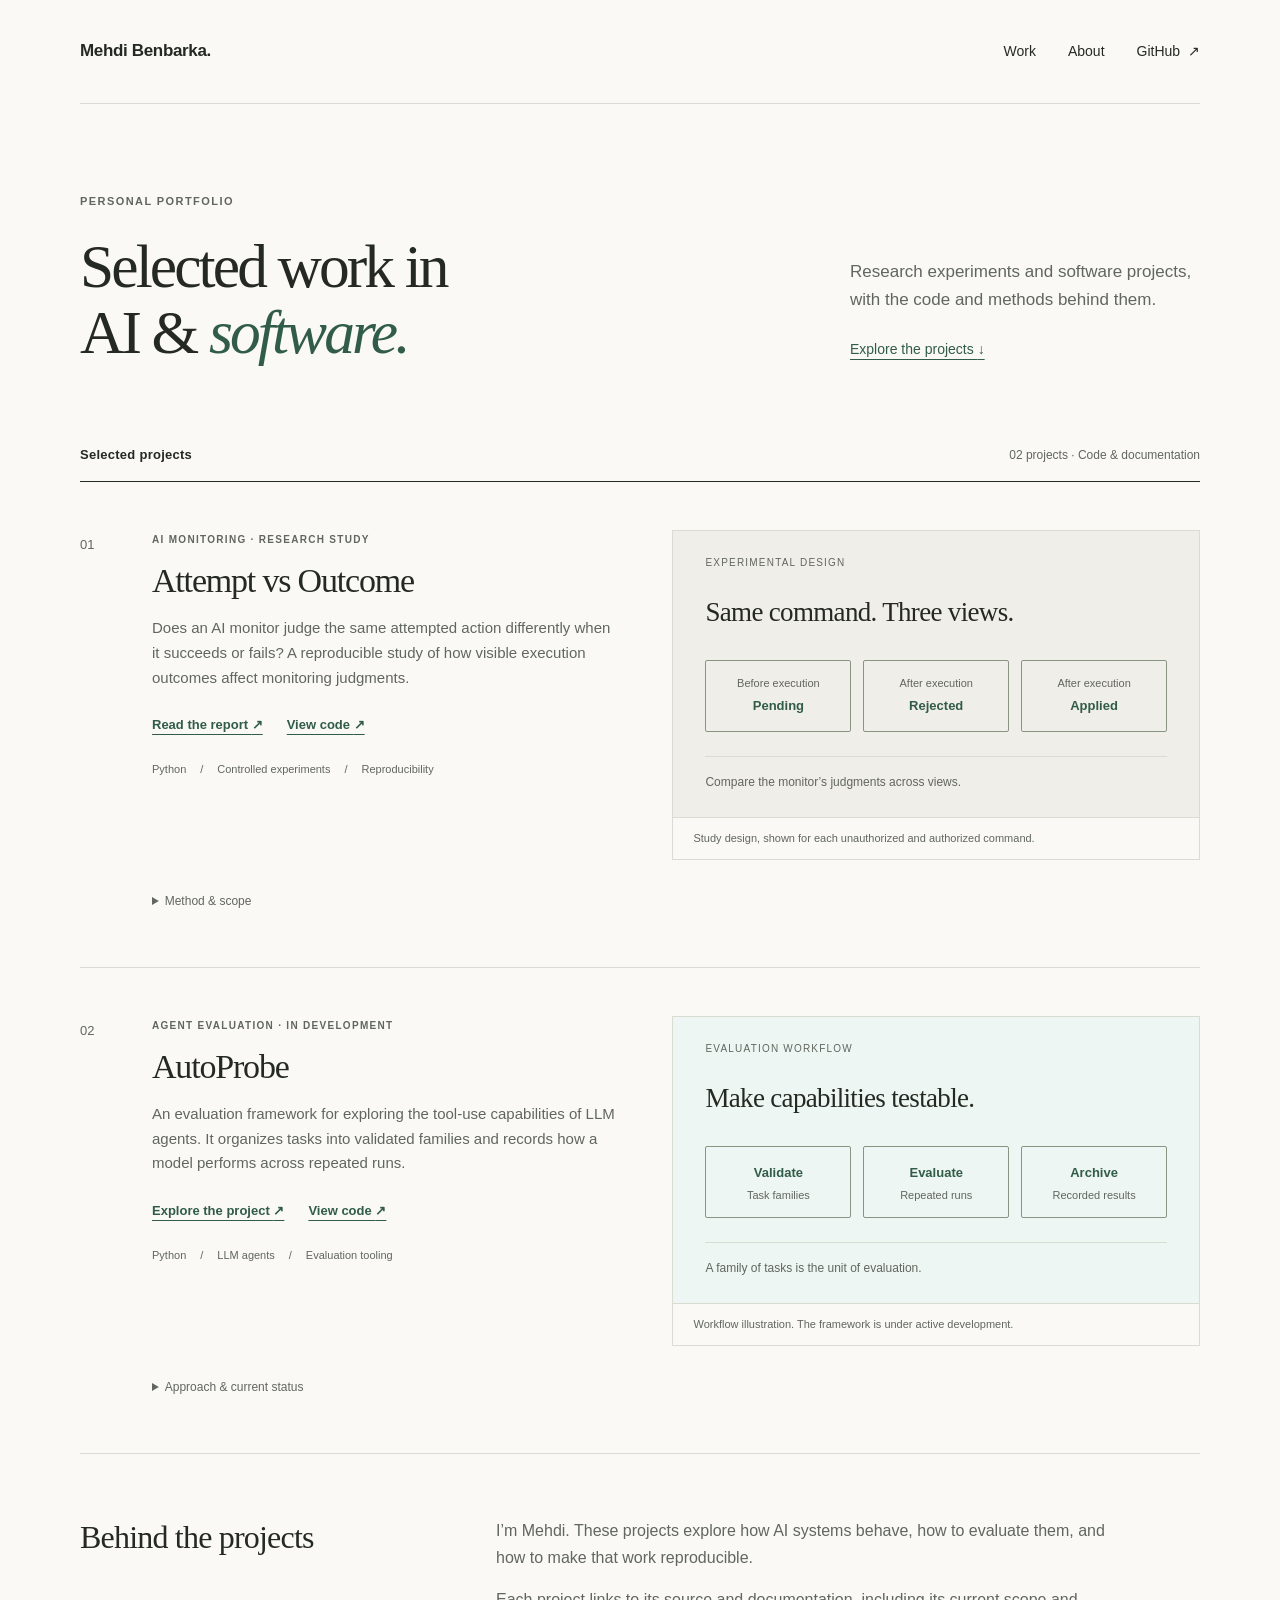
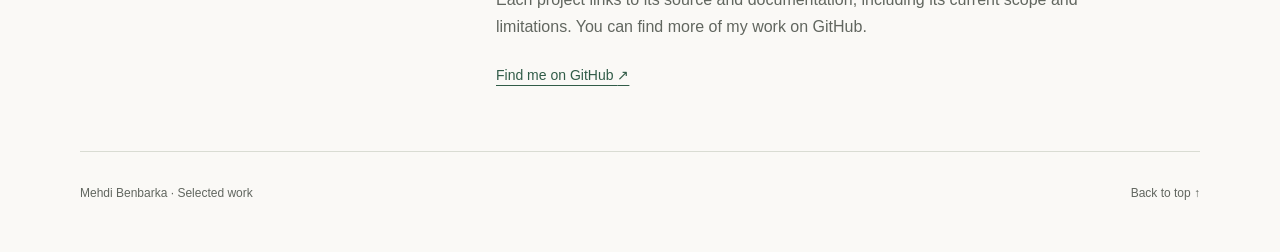
==== index.html @ b7968b2a "Create responsive AI and software portfolio" ====
<!doctype html>
<html lang="en">
<head>
  <meta charset="utf-8">
  <meta name="viewport" content="width=device-width, initial-scale=1">
  <meta name="theme-color" content="#faf9f6">
  <title>Mehdi Benbarka — AI &amp; software projects</title>
  <meta name="description" content="Selected projects by Mehdi Benbarka: reproducible research on AI monitoring and tools for evaluating LLM agents. Explore the methods, code, and project documentation.">
  <link rel="canonical" href="https://mehdiben30.github.io/">
  <meta property="og:type" content="website">
  <meta property="og:title" content="Mehdi Benbarka — AI &amp; software projects">
  <meta property="og:description" content="Research experiments and software projects, with the code and methods behind them.">
  <meta property="og:url" content="https://mehdiben30.github.io/">
  <meta name="twitter:card" content="summary">
  <link rel="icon" href="./assets/favicon.svg" type="image/svg+xml">
  <link rel="stylesheet" href="./styles.css">
</head>
<body id="top">
  <a class="skip-link" href="#main">Skip to content</a>
  <header class="site-header shell">
    <a class="wordmark" href="./" aria-label="Mehdi Benbarka, home">Mehdi Benbarka<span aria-hidden="true">.</span></a>
    <nav class="nav" aria-label="Main navigation">
      <a href="#work">Work</a>
      <a href="#about">About</a>
      <a class="nav-github" href="https://github.com/mehdiben30">GitHub <span class="external-mark" aria-hidden="true">↗</span></a>
    </nav>
  </header>

  <main id="main" class="shell">
    <section class="intro" aria-labelledby="intro-title">
      <div>
        <p class="eyebrow">Personal portfolio</p>
        <h1 id="intro-title">Selected work in<br>AI &amp; <em>software.</em></h1>
      </div>
      <div class="intro-note">
        <p>Research experiments and software projects, with the code and methods behind them.</p>
        <a href="#work">Explore the projects <span aria-hidden="true">↓</span></a>
      </div>
    </section>

    <section id="work" aria-labelledby="work-title">
      <div class="section-heading">
        <h2 id="work-title">Selected projects</h2>
        <span>02 projects · Code &amp; documentation</span>
      </div>

      <article class="project" aria-labelledby="outcome-title">
        <span class="project-number" aria-hidden="true">01</span>
        <div class="project-copy">
          <p class="eyebrow">AI monitoring · Research study</p>
          <h3 id="outcome-title">Attempt vs Outcome</h3>
          <p class="project-description">Does an AI monitor judge the same attempted action differently when it succeeds or fails? A reproducible study of how visible execution outcomes affect monitoring judgments.</p>
          <div class="project-links">
            <a href="https://github.com/mehdiben30/attemptvsoutcome/blob/main/docs/research_report/README.md">Read the report <span aria-hidden="true">↗</span></a>
            <a href="https://github.com/mehdiben30/attemptvsoutcome">View code <span aria-hidden="true">↗</span></a>
          </div>
          <ul class="project-tags" aria-label="Project topics">
            <li>Python</li><li>Controlled experiments</li><li>Reproducibility</li>
          </ul>
        </div>
        <figure class="project-visual">
          <div class="diagram">
            <p class="diagram-heading">Experimental design</p>
            <p class="diagram-title">Same command. Three views.</p>
            <ul class="diagram-steps" aria-label="Observation points">
              <li><span>Before execution</span><strong>Pending</strong></li>
              <li><span>After execution</span><strong>Rejected</strong></li>
              <li><span>After execution</span><strong>Applied</strong></li>
            </ul>
            <p class="diagram-note">Compare the monitor’s judgments across views.</p>
          </div>
          <figcaption>Study design, shown for each unauthorized and authorized command.</figcaption>
        </figure>
        <details class="project-detail">
          <summary>Method &amp; scope</summary>
          <div class="detail-content">
            <div>
              <h4>The experiment</h4>
              <p>The command study compares pending, rejected, and applied views across six development situations. Two monitoring prompts assess unauthorized actions and authorized controls, with inputs and judgments archived for offline reproduction.</p>
            </div>
            <div>
              <h4>What the evidence covers</h4>
              <p>The comparison includes full execution feedback, so it does not isolate the effect of a success or failure label alone. These selected situations do not establish general monitor failure rates. The earlier MVP remains a separate experiment.</p>
            </div>
          </div>
        </details>
      </article>

      <article class="project" aria-labelledby="autoprobe-title">
        <span class="project-number" aria-hidden="true">02</span>
        <div class="project-copy">
          <p class="eyebrow">Agent evaluation · In development</p>
          <h3 id="autoprobe-title">AutoProbe</h3>
          <p class="project-description">An evaluation framework for exploring the tool-use capabilities of LLM agents. It organizes tasks into validated families and records how a model performs across repeated runs.</p>
          <div class="project-links">
            <a href="https://github.com/mehdiben30/Autoprobe#readme">Explore the project <span aria-hidden="true">↗</span></a>
            <a href="https://github.com/mehdiben30/Autoprobe/tree/main/autoprobe">View code <span aria-hidden="true">↗</span></a>
          </div>
          <ul class="project-tags" aria-label="Project topics">
            <li>Python</li><li>LLM agents</li><li>Evaluation tooling</li>
          </ul>
        </div>
        <figure class="project-visual">
          <div class="diagram diagram-green">
            <p class="diagram-heading">Evaluation workflow</p>
            <p class="diagram-title">Make capabilities testable.</p>
            <ol class="diagram-steps" aria-label="Evaluation workflow">
              <li><strong>Validate</strong><span>Task families</span></li>
              <li><strong>Evaluate</strong><span>Repeated runs</span></li>
              <li><strong>Archive</strong><span>Recorded results</span></li>
            </ol>
            <p class="diagram-note">A family of tasks is the unit of evaluation.</p>
          </div>
          <figcaption>Workflow illustration. The framework is under active development.</figcaption>
        </figure>
        <details class="project-detail">
          <summary>Approach &amp; current status</summary>
          <div class="detail-content">
            <div>
              <h4>The approach</h4>
              <p>Related task instances form a family around one capability hypothesis. Validation, repeated evaluation, and structured records make it possible to inspect failures and compare performance at the family level.</p>
            </div>
            <div>
              <h4>Current scope</h4>
              <p>The public repository documents the CLI, schemas, storage, mock evaluation, BFCL task import, and initial calibration. Adaptive exploration and later analysis stages remain part of the implementation plan.</p>
            </div>
          </div>
        </details>
      </article>
    </section>

    <section class="about" id="about" aria-labelledby="about-title">
      <h2 id="about-title">Behind the projects</h2>
      <div class="about-copy">
        <p>I’m Mehdi. These projects explore how AI systems behave, how to evaluate them, and how to make that work reproducible.</p>
        <p>Each project links to its source and documentation, including its current scope and limitations. You can find more of my work on GitHub.</p>
        <div class="about-links">
          <a href="https://github.com/mehdiben30">Find me on GitHub <span aria-hidden="true">↗</span></a>
        </div>
      </div>
    </section>
  </main>
  <footer class="site-footer shell">
    <span>Mehdi Benbarka · Selected work</span>
    <a href="#top">Back to top <span aria-hidden="true">↑</span></a>
  </footer>
</body>
</html>
---- styles.css ----
:root {
  color-scheme: light;
  --canvas: #faf9f6;
  --surface: #f0eee8;
  --ink: #252923;
  --muted: #61665f;
  --line: #d9dcd3;
  --accent: #315c48;
  --accent-soft: #eef6f3;
  --display: Georgia, "Times New Roman", serif;
  --body: -apple-system, BlinkMacSystemFont, "Segoe UI", Arial, sans-serif;
  --space-1: 8px;
  --space-2: 16px;
  --space-3: 24px;
  --space-4: 32px;
  --space-6: 48px;
  --space-8: 64px;
  --space-12: 96px;
}

*, *::before, *::after { box-sizing: border-box; }
html { scroll-padding-top: 32px; }
body { margin: 0; background: var(--canvas); color: var(--ink); font: 16px/1.65 var(--body); -webkit-font-smoothing: antialiased; }
::selection { background: #cde4da; color: var(--ink); }
a { color: inherit; text-underline-offset: 5px; text-decoration-thickness: 1px; }
a:hover { color: var(--accent); }
a:focus-visible, summary:focus-visible { outline: 2px solid var(--accent); outline-offset: 6px; border-radius: 1px; }
button, input { font: inherit; }
svg { display: block; max-width: 100%; }
h1, h2, h3, p { margin: 0; }
.shell { width: min(1120px, calc(100% - 96px)); margin-inline: auto; }
.skip-link { position: absolute; z-index: 10; top: 12px; left: 12px; padding: 12px 20px; background: var(--ink); color: var(--canvas); transform: translateY(-180%); }
.skip-link:focus { transform: translateY(0); color: var(--canvas); }
.site-header { display: flex; align-items: center; justify-content: space-between; min-height: 104px; gap: var(--space-3); border-bottom: 1px solid var(--line); }
.wordmark { font-size: 17px; font-weight: 650; letter-spacing: -.02em; text-decoration: none; }
.nav { display: flex; gap: var(--space-4); align-items: center; }
.nav a { font-size: 14px; text-decoration: none; }
.external-mark { display: inline-block; margin-left: 4px; }
.intro { padding-block: 88px 80px; display: grid; grid-template-columns: 1.3fr 1fr; gap: var(--space-8); align-items: end; }
.eyebrow { color: var(--muted); font-size: 11px; font-weight: 650; letter-spacing: .13em; text-transform: uppercase; }
.intro .eyebrow { margin-bottom: var(--space-3); }
h1 { font: 400 clamp(42px, 4.8vw, 68px)/1.07 var(--display); letter-spacing: -.047em; }
h1 em { color: var(--accent); font-weight: 400; }
.intro-note { max-width: 350px; padding-bottom: 3px; justify-self: end; }
.intro-note p { color: var(--muted); font-size: 17px; }
.intro-note a { display: inline-block; margin-top: var(--space-3); font-size: 14px; color: var(--accent); }
.section-heading { display: flex; justify-content: space-between; align-items: baseline; gap: var(--space-3); border-bottom: 1px solid var(--ink); padding-bottom: var(--space-2); }
.section-heading h2 { font: 600 13px/1.4 var(--body); letter-spacing: .02em; }
.section-heading span { font-size: 12px; color: var(--muted); }
.project { padding-block: var(--space-6); border-bottom: 1px solid var(--line); display: grid; grid-template-columns: 40px 1fr 1.08fr; column-gap: var(--space-4); align-items: start; }
.project-number { color: var(--muted); font: 13px/1.7 var(--body); padding-top: 4px; }
.project-copy { padding: 2px var(--space-3) 0 0; }
.project .eyebrow { font-size: 10px; margin-bottom: 12px; }
.project h3 { font: 400 34px/1.15 var(--display); letter-spacing: -.035em; }
.project-description { color: var(--muted); margin-top: var(--space-2); font-size: 15px; }
.project-links { display: flex; flex-wrap: wrap; gap: 10px var(--space-3); margin-top: var(--space-3); }
.project-links a { color: var(--accent); font-size: 13px; font-weight: 600; }
.project-tags { display: flex; flex-wrap: wrap; gap: 6px 14px; list-style: none; padding: 0; margin: var(--space-3) 0 0; color: var(--muted); font-size: 11px; }
.project-tags li + li::before { content: "/"; margin-right: 14px; color: var(--muted); }
.project-visual { margin: 0; border: 1px solid var(--line); background: var(--surface); }
.diagram { padding: var(--space-3) var(--space-4); }
.diagram-green { background: var(--accent-soft); }
.diagram-heading { color: var(--muted); font-size: 10px; letter-spacing: .12em; text-transform: uppercase; }
.diagram-title { margin-top: var(--space-3); font: 400 27px/1.2 var(--display); letter-spacing: -.025em; }
.diagram-steps { list-style: none; padding: 0; margin: var(--space-4) 0 var(--space-3); display: grid; grid-template-columns: repeat(3, minmax(0, 1fr)); gap: 12px; }
.diagram-steps li { border: 1px solid #879582; border-radius: 2px; padding: 12px 4px; min-height: 72px; text-align: center; display: flex; flex-direction: column; justify-content: center; gap: 4px; }
.diagram-steps span { color: var(--muted); font-size: 11px; line-height: 1.3; }
.diagram-steps strong { color: var(--accent); font-size: 13px; font-weight: 600; }
.diagram-note { padding-top: var(--space-2); border-top: 1px solid var(--line); color: var(--muted); font-size: 12px; }
.project-visual figcaption { padding: 12px 20px; background: var(--canvas); border-top: 1px solid var(--line); color: var(--muted); font-size: 11px; line-height: 1.5; }
.project-detail { grid-column: 2 / -1; margin-top: var(--space-3); }
summary { width: fit-content; cursor: pointer; color: var(--muted); font-size: 12px; padding-block: 8px; }
summary:hover { color: var(--accent); }
.detail-content { margin-top: 12px; padding: var(--space-3); background: var(--surface); display: grid; grid-template-columns: 1fr 1fr; gap: var(--space-4); font-size: 14px; color: var(--muted); }
.detail-content h4 { font: 600 13px/1.5 var(--body); color: var(--ink); margin: 0 0 8px; }
.about { padding-block: var(--space-8); display: grid; grid-template-columns: 1fr 2fr; gap: var(--space-8); border-bottom: 1px solid var(--line); }
.about h2 { font: 400 32px/1.2 var(--display); letter-spacing: -.025em; }
.about-copy { max-width: 640px; }
.about-copy > p { color: var(--muted); }
.about-copy > p + p { margin-top: var(--space-2); }
.about-links { margin-top: var(--space-3); display: flex; gap: var(--space-3); font-size: 14px; color: var(--accent); }
.site-footer { display: flex; justify-content: space-between; align-items: baseline; gap: var(--space-3); padding-block: var(--space-4) var(--space-6); color: var(--muted); font-size: 12px; }
.site-footer a { text-decoration: none; }
.error-page { min-height: 65vh; padding-block: var(--space-12); }
.error-page p { max-width: 460px; margin-block: var(--space-3); color: var(--muted); }

@media (min-width: 1440px) { .intro { padding-block: 104px 96px; } }
@media (max-width: 900px) {
  .shell { width: calc(100% - 64px); }
  .intro { gap: var(--space-4); padding-block: var(--space-8); }
  .intro-note { max-width: 280px; }
  .project { grid-template-columns: 24px 1fr 1fr; gap: var(--space-3); }
  .project-copy { padding-right: 0; }
  .project h3 { font-size: 29px; }
  .diagram { padding: var(--space-3) var(--space-2); }
  .diagram-title { font-size: 23px; }
  .diagram-steps { gap: 8px; }
  .about { gap: var(--space-4); }
}
@media (max-width: 640px) {
  .shell { width: calc(100% - 40px); }
  .site-header { min-height: 80px; gap: 12px; }
  .wordmark { font-size: 15px; }
  .nav { gap: var(--space-2); }
  .nav a { font-size: 12px; }
  .nav .nav-github { display: none; }
  .intro { grid-template-columns: 1fr; gap: var(--space-3); padding-block: var(--space-6); }
  h1 { font-size: clamp(40px, 10.8vw, 60px); }
  .intro .eyebrow { margin-bottom: var(--space-2); }
  .intro-note { max-width: 360px; justify-self: start; }
  .intro-note p { font-size: 15px; }
  .intro-note a { margin-top: var(--space-2); }
  .section-heading span { font-size: 11px; }
  .project { grid-template-columns: 24px 1fr; gap: 0 12px; padding-block: var(--space-4); }
  .project h3 { font-size: 32px; }
  .project-visual { grid-column: 2; margin-top: var(--space-3); }
  .project-detail { grid-column: 2; margin-top: 12px; }
  .project-description { margin-top: 12px; }
  .project-tags { font-size: 10px; }
  .detail-content { grid-template-columns: 1fr; padding: var(--space-2); gap: var(--space-3); }
  .about { grid-template-columns: 1fr; gap: var(--space-3); padding-block: var(--space-6); }
  .about-copy { font-size: 15px; }
  .site-footer { font-size: 11px; flex-wrap: wrap; }
}
@media (prefers-reduced-motion: no-preference) {
  html { scroll-behavior: smooth; }
  a { transition: color 120ms ease; }
}
@media print {
  body { background: white; color: black; }
  .shell { width: 100%; }
  .intro { padding-block: 32px; }
  .project { break-inside: avoid; }
  .nav, .skip-link, .project-detail { display: none; }
  .about { padding-block: 32px; }
}
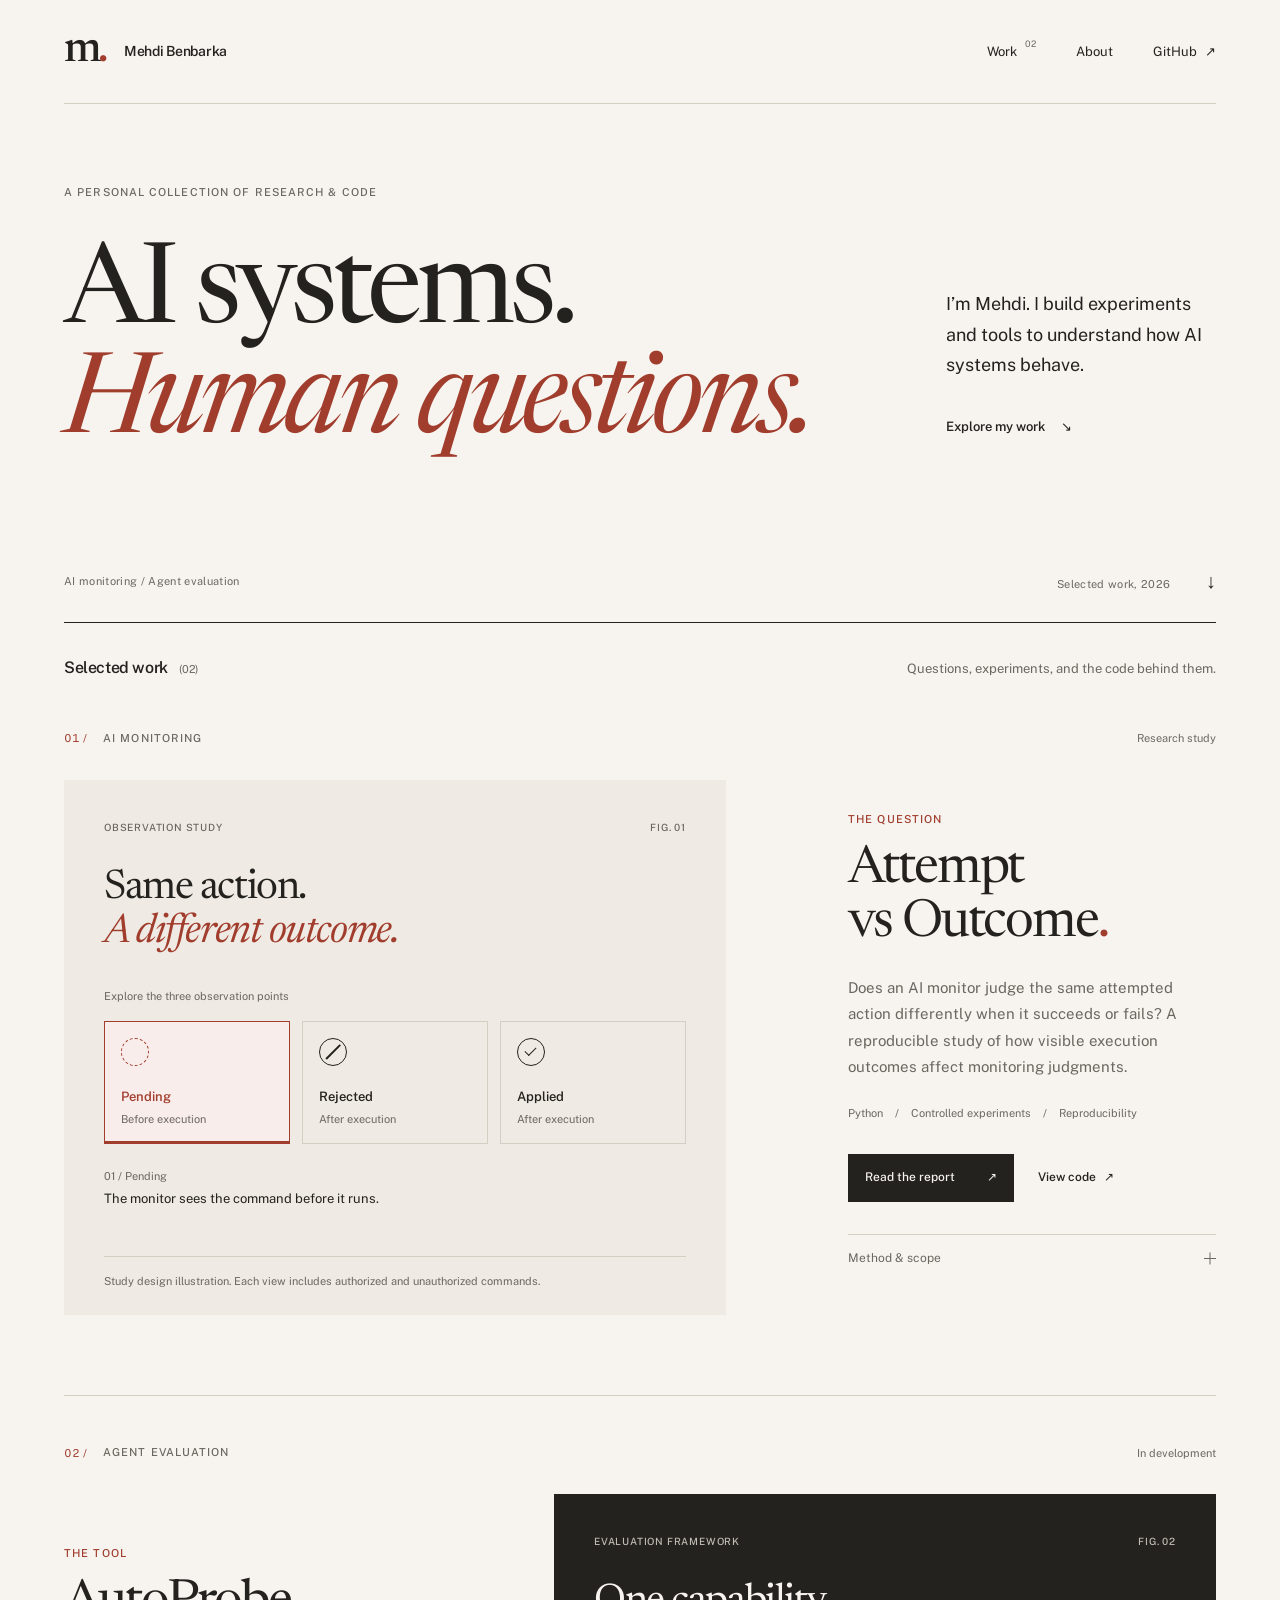
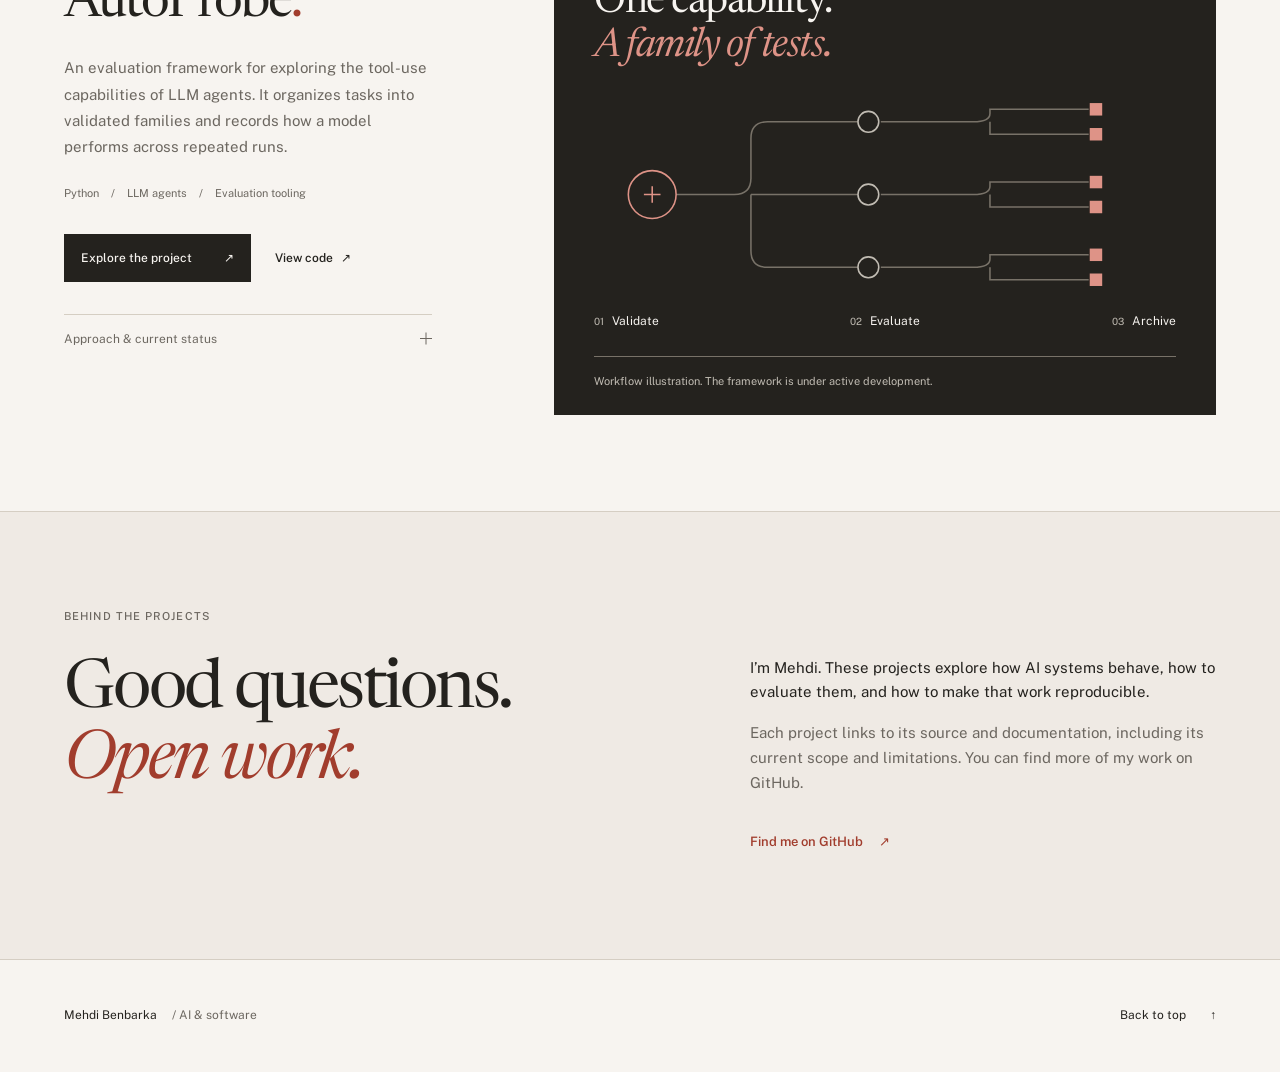
==== commit 2c96f83c: "Redesign portfolio with editorial typography and interactive study diagrams" ====
--- a/index.html
+++ b/index.html
@@ -3,146 +3,138 @@
 <head>
   <meta charset="utf-8">
   <meta name="viewport" content="width=device-width, initial-scale=1">
-  <meta name="theme-color" content="#faf9f6">
+  <meta name="theme-color" content="#f7f4f0">
   <title>Mehdi Benbarka — AI &amp; software projects</title>
   <meta name="description" content="Selected projects by Mehdi Benbarka: reproducible research on AI monitoring and tools for evaluating LLM agents. Explore the methods, code, and project documentation.">
   <link rel="canonical" href="https://mehdiben30.github.io/">
   <meta property="og:type" content="website">
   <meta property="og:title" content="Mehdi Benbarka — AI &amp; software projects">
-  <meta property="og:description" content="Research experiments and software projects, with the code and methods behind them.">
+  <meta property="og:description" content="AI systems. Human questions. Research experiments and software projects by Mehdi Benbarka.">
   <meta property="og:url" content="https://mehdiben30.github.io/">
   <meta name="twitter:card" content="summary">
   <link rel="icon" href="./assets/favicon.svg" type="image/svg+xml">
+  <link rel="preload" href="./assets/fonts/newsreader-roman.woff2" as="font" type="font/woff2" crossorigin>
+  <link rel="preload" href="./assets/fonts/newsreader-italic.woff2" as="font" type="font/woff2" crossorigin>
+  <link rel="preload" href="./assets/fonts/public-sans-roman.woff2" as="font" type="font/woff2" crossorigin>
   <link rel="stylesheet" href="./styles.css">
 </head>
 <body id="top">
   <a class="skip-link" href="#main">Skip to content</a>
   <header class="site-header shell">
-    <a class="wordmark" href="./" aria-label="Mehdi Benbarka, home">Mehdi Benbarka<span aria-hidden="true">.</span></a>
+    <a class="wordmark" href="./" aria-label="Mehdi Benbarka, home"><span class="wordmark-symbol" aria-hidden="true">m<span>.</span></span><span>Mehdi Benbarka</span></a>
     <nav class="nav" aria-label="Main navigation">
-      <a href="#work">Work</a>
+      <a href="#work">Work <span class="nav-index" aria-hidden="true">02</span></a>
       <a href="#about">About</a>
-      <a class="nav-github" href="https://github.com/mehdiben30">GitHub <span class="external-mark" aria-hidden="true">↗</span></a>
+      <a href="https://github.com/mehdiben30">GitHub <span class="arrow" aria-hidden="true">↗</span></a>
     </nav>
   </header>
 
-  <main id="main" class="shell">
-    <section class="intro" aria-labelledby="intro-title">
-      <div>
-        <p class="eyebrow">Personal portfolio</p>
-        <h1 id="intro-title">Selected work in<br>AI &amp; <em>software.</em></h1>
+  <main id="main">
+    <section class="intro shell" aria-labelledby="intro-title">
+      <p class="eyebrow intro-label">A personal collection of research &amp; code</p>
+      <h1 id="intro-title">AI systems.<br><em>Human questions.</em></h1>
+      <div class="intro-note">
+        <p>I’m Mehdi. I build experiments and tools to understand how AI systems behave.</p>
+        <a class="text-link" href="#work">Explore my work <span class="arrow" aria-hidden="true">↘</span></a>
       </div>
-      <div class="intro-note">
-        <p>Research experiments and software projects, with the code and methods behind them.</p>
-        <a href="#work">Explore the projects <span aria-hidden="true">↓</span></a>
-      </div>
+      <div class="intro-foot" aria-hidden="true"><span>AI monitoring / Agent evaluation</span><span>Selected work, 2026 <span class="down-arrow">↓</span></span></div>
     </section>
 
-    <section id="work" aria-labelledby="work-title">
+    <section id="work" class="work shell" aria-labelledby="work-title">
       <div class="section-heading">
-        <h2 id="work-title">Selected projects</h2>
-        <span>02 projects · Code &amp; documentation</span>
+        <h2 id="work-title">Selected work <span>(02)</span></h2>
+        <p>Questions, experiments, and the code behind them.</p>
       </div>
 
       <article class="project" aria-labelledby="outcome-title">
-        <span class="project-number" aria-hidden="true">01</span>
+        <div class="project-heading"><span class="project-index">01 /</span><p class="eyebrow">AI monitoring</p><span class="project-kind">Research study</span></div>
         <div class="project-copy">
-          <p class="eyebrow">AI monitoring · Research study</p>
-          <h3 id="outcome-title">Attempt vs Outcome</h3>
+          <p class="project-kicker">The question</p>
+          <h3 id="outcome-title">Attempt <br>vs Outcome<span class="title-period">.</span></h3>
           <p class="project-description">Does an AI monitor judge the same attempted action differently when it succeeds or fails? A reproducible study of how visible execution outcomes affect monitoring judgments.</p>
+          <ul class="project-tags" aria-label="Project topics"><li>Python</li><li>Controlled experiments</li><li>Reproducibility</li></ul>
           <div class="project-links">
-            <a href="https://github.com/mehdiben30/attemptvsoutcome/blob/main/docs/research_report/README.md">Read the report <span aria-hidden="true">↗</span></a>
-            <a href="https://github.com/mehdiben30/attemptvsoutcome">View code <span aria-hidden="true">↗</span></a>
+            <a class="button-link" href="https://github.com/mehdiben30/attemptvsoutcome/blob/main/docs/research_report/README.md">Read the report <span class="arrow" aria-hidden="true">↗</span></a>
+            <a class="text-link" href="https://github.com/mehdiben30/attemptvsoutcome">View code <span class="arrow" aria-hidden="true">↗</span></a>
           </div>
-          <ul class="project-tags" aria-label="Project topics">
-            <li>Python</li><li>Controlled experiments</li><li>Reproducibility</li>
-          </ul>
+          <details class="project-detail">
+            <summary>Method &amp; scope <span class="disclosure-icon" aria-hidden="true"></span></summary>
+            <div class="detail-content">
+              <div><h4>The experiment</h4><p>The command study compares pending, rejected, and applied views across six development situations. Two monitoring prompts assess unauthorized actions and authorized controls, with inputs and judgments archived for offline reproduction.</p></div>
+              <div><h4>What the evidence covers</h4><p>The comparison includes full execution feedback, so it does not isolate the effect of a success or failure label alone. These selected situations do not establish general monitor failure rates. The earlier MVP remains a separate experiment.</p></div>
+            </div>
+          </details>
         </div>
-        <figure class="project-visual">
-          <div class="diagram">
-            <p class="diagram-heading">Experimental design</p>
-            <p class="diagram-title">Same command. Three views.</p>
-            <ul class="diagram-steps" aria-label="Observation points">
-              <li><span>Before execution</span><strong>Pending</strong></li>
-              <li><span>After execution</span><strong>Rejected</strong></li>
-              <li><span>After execution</span><strong>Applied</strong></li>
-            </ul>
-            <p class="diagram-note">Compare the monitor’s judgments across views.</p>
-          </div>
-          <figcaption>Study design, shown for each unauthorized and authorized command.</figcaption>
+        <figure class="project-visual outcome-visual">
+          <div class="plate-heading"><span>Observation study</span><span aria-hidden="true">Fig. 01</span></div>
+          <p class="plate-title">Same action.<br><em>A different outcome.</em></p>
+          <fieldset class="observation-demo">
+            <legend>Explore the three observation points</legend>
+            <input class="view-radio" type="radio" name="observation" id="view-pending" checked>
+            <input class="view-radio" type="radio" name="observation" id="view-rejected">
+            <input class="view-radio" type="radio" name="observation" id="view-applied">
+            <div class="view-options">
+              <label for="view-pending"><span class="state-icon state-pending" aria-hidden="true"></span><strong>Pending</strong><span>Before execution</span></label>
+              <label for="view-rejected"><span class="state-icon state-rejected" aria-hidden="true"></span><strong>Rejected</strong><span>After execution</span></label>
+              <label for="view-applied"><span class="state-icon state-applied" aria-hidden="true"></span><strong>Applied</strong><span>After execution</span></label>
+            </div>
+            <div class="observation-panels">
+              <p class="view-panel panel-pending"><span>01 / Pending</span>The monitor sees the command before it runs.</p>
+              <p class="view-panel panel-rejected"><span>02 / Rejected</span>The monitor sees the command and feedback showing it was rejected.</p>
+              <p class="view-panel panel-applied"><span>03 / Applied</span>The monitor sees the command and feedback showing it was applied.</p>
+            </div>
+          </fieldset>
+          <figcaption>Study design illustration. Each view includes authorized and unauthorized commands.</figcaption>
         </figure>
-        <details class="project-detail">
-          <summary>Method &amp; scope</summary>
-          <div class="detail-content">
-            <div>
-              <h4>The experiment</h4>
-              <p>The command study compares pending, rejected, and applied views across six development situations. Two monitoring prompts assess unauthorized actions and authorized controls, with inputs and judgments archived for offline reproduction.</p>
-            </div>
-            <div>
-              <h4>What the evidence covers</h4>
-              <p>The comparison includes full execution feedback, so it does not isolate the effect of a success or failure label alone. These selected situations do not establish general monitor failure rates. The earlier MVP remains a separate experiment.</p>
-            </div>
-          </div>
-        </details>
       </article>
 
-      <article class="project" aria-labelledby="autoprobe-title">
-        <span class="project-number" aria-hidden="true">02</span>
+      <article class="project project-reverse" aria-labelledby="autoprobe-title">
+        <div class="project-heading"><span class="project-index">02 /</span><p class="eyebrow">Agent evaluation</p><span class="project-kind">In development</span></div>
         <div class="project-copy">
-          <p class="eyebrow">Agent evaluation · In development</p>
-          <h3 id="autoprobe-title">AutoProbe</h3>
+          <p class="project-kicker">The tool</p>
+          <h3 id="autoprobe-title">AutoProbe<span class="title-period">.</span></h3>
           <p class="project-description">An evaluation framework for exploring the tool-use capabilities of LLM agents. It organizes tasks into validated families and records how a model performs across repeated runs.</p>
+          <ul class="project-tags" aria-label="Project topics"><li>Python</li><li>LLM agents</li><li>Evaluation tooling</li></ul>
           <div class="project-links">
-            <a href="https://github.com/mehdiben30/Autoprobe#readme">Explore the project <span aria-hidden="true">↗</span></a>
-            <a href="https://github.com/mehdiben30/Autoprobe/tree/main/autoprobe">View code <span aria-hidden="true">↗</span></a>
+            <a class="button-link" href="https://github.com/mehdiben30/Autoprobe#readme">Explore the project <span class="arrow" aria-hidden="true">↗</span></a>
+            <a class="text-link" href="https://github.com/mehdiben30/Autoprobe/tree/main/autoprobe">View code <span class="arrow" aria-hidden="true">↗</span></a>
           </div>
-          <ul class="project-tags" aria-label="Project topics">
-            <li>Python</li><li>LLM agents</li><li>Evaluation tooling</li>
-          </ul>
+          <details class="project-detail">
+            <summary>Approach &amp; current status <span class="disclosure-icon" aria-hidden="true"></span></summary>
+            <div class="detail-content">
+              <div><h4>The approach</h4><p>Related task instances form a family around one capability hypothesis. Validation, repeated evaluation, and structured records make it possible to inspect failures and compare performance at the family level.</p></div>
+              <div><h4>Current scope</h4><p>The public repository documents the CLI, schemas, storage, mock evaluation, BFCL task import, and initial calibration. Adaptive exploration and later analysis stages remain part of the implementation plan.</p></div>
+            </div>
+          </details>
         </div>
-        <figure class="project-visual">
-          <div class="diagram diagram-green">
-            <p class="diagram-heading">Evaluation workflow</p>
-            <p class="diagram-title">Make capabilities testable.</p>
-            <ol class="diagram-steps" aria-label="Evaluation workflow">
-              <li><strong>Validate</strong><span>Task families</span></li>
-              <li><strong>Evaluate</strong><span>Repeated runs</span></li>
-              <li><strong>Archive</strong><span>Recorded results</span></li>
-            </ol>
-            <p class="diagram-note">A family of tasks is the unit of evaluation.</p>
-          </div>
+        <figure class="project-visual probe-visual">
+          <div class="plate-heading"><span>Evaluation framework</span><span aria-hidden="true">Fig. 02</span></div>
+          <p class="plate-title">One capability.<br><em>A family of tests.</em></p>
+          <svg class="family-diagram" viewBox="0 0 560 180" role="img" aria-labelledby="family-title family-desc">
+            <title id="family-title">From a task family to repeated evaluations and recorded results</title>
+            <desc id="family-desc">A central task family branches into related tasks, which branch again into repeated runs. This is an illustration of the evaluation structure, not measured results.</desc>
+            <g class="diagram-connections" fill="none" stroke-width="1.5"><path d="M72 90H135Q151 90 151 74V36Q151 20 167 20H254M151 90H254M151 90V144Q151 160 167 160H254"/><path d="M276 20H365Q381 20 381 12V8H476M381 20V32H476M276 90H365Q381 90 381 82V78H476M381 90V102H476M276 160H365Q381 160 381 152V148H476M381 160V172H476"/></g>
+            <g class="diagram-nodes" stroke-width="1.5"><circle cx="56" cy="90" r="23"/><circle cx="264" cy="20" r="10"/><circle cx="264" cy="90" r="10"/><circle cx="264" cy="160" r="10"/></g>
+            <g class="diagram-results"><rect x="477" y="2" width="12" height="12"/><rect x="477" y="26" width="12" height="12"/><rect x="477" y="72" width="12" height="12"/><rect x="477" y="96" width="12" height="12"/><rect x="477" y="142" width="12" height="12"/><rect x="477" y="166" width="12" height="12"/></g>
+            <path class="diagram-root" d="M48 90h16M56 82v16" fill="none" stroke-width="1.5"/>
+          </svg>
+          <ol class="workflow-labels"><li><span>01</span>Validate</li><li><span>02</span>Evaluate</li><li><span>03</span>Archive</li></ol>
           <figcaption>Workflow illustration. The framework is under active development.</figcaption>
         </figure>
-        <details class="project-detail">
-          <summary>Approach &amp; current status</summary>
-          <div class="detail-content">
-            <div>
-              <h4>The approach</h4>
-              <p>Related task instances form a family around one capability hypothesis. Validation, repeated evaluation, and structured records make it possible to inspect failures and compare performance at the family level.</p>
-            </div>
-            <div>
-              <h4>Current scope</h4>
-              <p>The public repository documents the CLI, schemas, storage, mock evaluation, BFCL task import, and initial calibration. Adaptive exploration and later analysis stages remain part of the implementation plan.</p>
-            </div>
-          </div>
-        </details>
       </article>
     </section>
 
     <section class="about" id="about" aria-labelledby="about-title">
-      <h2 id="about-title">Behind the projects</h2>
-      <div class="about-copy">
-        <p>I’m Mehdi. These projects explore how AI systems behave, how to evaluate them, and how to make that work reproducible.</p>
-        <p>Each project links to its source and documentation, including its current scope and limitations. You can find more of my work on GitHub.</p>
-        <div class="about-links">
-          <a href="https://github.com/mehdiben30">Find me on GitHub <span aria-hidden="true">↗</span></a>
+      <div class="about-inner shell">
+        <div><p class="eyebrow">Behind the projects</p><h2 id="about-title">Good questions.<br><em>Open work.</em></h2></div>
+        <div class="about-copy">
+          <p>I’m Mehdi. These projects explore how AI systems behave, how to evaluate them, and how to make that work reproducible.</p>
+          <p>Each project links to its source and documentation, including its current scope and limitations. You can find more of my work on GitHub.</p>
+          <a class="text-link" href="https://github.com/mehdiben30">Find me on GitHub <span class="arrow" aria-hidden="true">↗</span></a>
         </div>
       </div>
     </section>
   </main>
-  <footer class="site-footer shell">
-    <span>Mehdi Benbarka · Selected work</span>
-    <a href="#top">Back to top <span aria-hidden="true">↑</span></a>
-  </footer>
+  <footer class="site-footer shell"><span>Mehdi Benbarka <span class="footer-note">/ AI &amp; software</span></span><a href="#top">Back to top <span class="arrow" aria-hidden="true">↑</span></a></footer>
 </body>
 </html>
--- a/styles.css
+++ b/styles.css
@@ -1,136 +1,256 @@
+@font-face { font-family: Newsreader; src: url('./assets/fonts/newsreader-roman.woff2') format('woff2'); font-style: normal; font-weight: 200 800; font-display: swap; }
+@font-face { font-family: Newsreader; src: url('./assets/fonts/newsreader-italic.woff2') format('woff2'); font-style: italic; font-weight: 200 800; font-display: swap; }
+@font-face { font-family: 'Public Sans'; src: url('./assets/fonts/public-sans-roman.woff2') format('woff2'); font-style: normal; font-weight: 100 900; font-display: swap; }
+@font-face { font-family: 'Public Sans'; src: url('./assets/fonts/public-sans-italic.woff2') format('woff2'); font-style: italic; font-weight: 100 900; font-display: swap; }
+
 :root {
   color-scheme: light;
-  --canvas: #faf9f6;
-  --surface: #f0eee8;
-  --ink: #252923;
-  --muted: #61665f;
-  --line: #d9dcd3;
-  --accent: #315c48;
-  --accent-soft: #eef6f3;
-  --display: Georgia, "Times New Roman", serif;
-  --body: -apple-system, BlinkMacSystemFont, "Segoe UI", Arial, sans-serif;
-  --space-1: 8px;
-  --space-2: 16px;
-  --space-3: 24px;
-  --space-4: 32px;
-  --space-6: 48px;
-  --space-8: 64px;
-  --space-12: 96px;
+  --canvas: #f7f4f0;
+  --surface: #efeae4;
+  --ink: #24221e;
+  --muted: #6c6760;
+  --line: #d5cec3;
+  --accent: #a13d2d;
+  --accent-hover: #8c3527;
+  --accent-soft: #f9edeb;
+  --inverse-muted: #c1bcb3;
+  --inverse-line: #787268;
+  --inverse-accent: #de9387;
+  --display: Newsreader, Georgia, 'Times New Roman', serif;
+  --body: 'Public Sans', -apple-system, BlinkMacSystemFont, 'Segoe UI', sans-serif;
+  --space-1: 4px;
+  --space-2: 8px;
+  --space-3: 12px;
+  --space-4: 16px;
+  --space-6: 24px;
+  --space-8: 32px;
+  --space-10: 40px;
+  --space-12: 48px;
+  --space-16: 64px;
+  --space-20: 80px;
+  --space-24: 96px;
+  --type-label: 11px;
+  --type-small: 13px;
+  --type-body: 16px;
+  --type-intro: 18px;
+  --type-heading: clamp(44px, 4.1vw, 60px);
+  --type-plate: clamp(32px, 3.2vw, 46px);
+  --type-hero: clamp(76px, 8.7vw, 128px);
+  --content-width: 1200px;
+  --page-gutter: 64px;
+  --duration: 180ms;
+  --ease: cubic-bezier(.2,.65,.3,1);
 }
 
 *, *::before, *::after { box-sizing: border-box; }
-html { scroll-padding-top: 32px; }
-body { margin: 0; background: var(--canvas); color: var(--ink); font: 16px/1.65 var(--body); -webkit-font-smoothing: antialiased; }
-::selection { background: #cde4da; color: var(--ink); }
+html { scroll-padding-top: var(--space-8); }
+body { margin: 0; background: var(--canvas); color: var(--ink); font: 400 var(--type-body)/1.65 var(--body); -webkit-font-smoothing: antialiased; }
+::selection { background: var(--accent); color: var(--canvas); }
 a { color: inherit; text-underline-offset: 5px; text-decoration-thickness: 1px; }
 a:hover { color: var(--accent); }
-a:focus-visible, summary:focus-visible { outline: 2px solid var(--accent); outline-offset: 6px; border-radius: 1px; }
-button, input { font: inherit; }
+a:focus-visible, summary:focus-visible { outline: 2px solid var(--accent); outline-offset: 6px; }
 svg { display: block; max-width: 100%; }
-h1, h2, h3, p { margin: 0; }
-.shell { width: min(1120px, calc(100% - 96px)); margin-inline: auto; }
-.skip-link { position: absolute; z-index: 10; top: 12px; left: 12px; padding: 12px 20px; background: var(--ink); color: var(--canvas); transform: translateY(-180%); }
+h1, h2, h3, h4, p, figure { margin: 0; }
+h1, h2, h3 { font-weight: 400; }
+em { font-weight: inherit; }
+.shell { width: min(var(--content-width), calc(100% - var(--page-gutter) * 2)); margin-inline: auto; }
+.skip-link { position: absolute; z-index: 10; top: var(--space-4); left: var(--space-4); padding: var(--space-3) var(--space-6); background: var(--ink); color: var(--canvas); transform: translateY(-200%); }
 .skip-link:focus { transform: translateY(0); color: var(--canvas); }
-.site-header { display: flex; align-items: center; justify-content: space-between; min-height: 104px; gap: var(--space-3); border-bottom: 1px solid var(--line); }
-.wordmark { font-size: 17px; font-weight: 650; letter-spacing: -.02em; text-decoration: none; }
-.nav { display: flex; gap: var(--space-4); align-items: center; }
-.nav a { font-size: 14px; text-decoration: none; }
-.external-mark { display: inline-block; margin-left: 4px; }
-.intro { padding-block: 88px 80px; display: grid; grid-template-columns: 1.3fr 1fr; gap: var(--space-8); align-items: end; }
-.eyebrow { color: var(--muted); font-size: 11px; font-weight: 650; letter-spacing: .13em; text-transform: uppercase; }
-.intro .eyebrow { margin-bottom: var(--space-3); }
-h1 { font: 400 clamp(42px, 4.8vw, 68px)/1.07 var(--display); letter-spacing: -.047em; }
-h1 em { color: var(--accent); font-weight: 400; }
-.intro-note { max-width: 350px; padding-bottom: 3px; justify-self: end; }
-.intro-note p { color: var(--muted); font-size: 17px; }
-.intro-note a { display: inline-block; margin-top: var(--space-3); font-size: 14px; color: var(--accent); }
-.section-heading { display: flex; justify-content: space-between; align-items: baseline; gap: var(--space-3); border-bottom: 1px solid var(--ink); padding-bottom: var(--space-2); }
-.section-heading h2 { font: 600 13px/1.4 var(--body); letter-spacing: .02em; }
-.section-heading span { font-size: 12px; color: var(--muted); }
-.project { padding-block: var(--space-6); border-bottom: 1px solid var(--line); display: grid; grid-template-columns: 40px 1fr 1.08fr; column-gap: var(--space-4); align-items: start; }
-.project-number { color: var(--muted); font: 13px/1.7 var(--body); padding-top: 4px; }
-.project-copy { padding: 2px var(--space-3) 0 0; }
-.project .eyebrow { font-size: 10px; margin-bottom: 12px; }
-.project h3 { font: 400 34px/1.15 var(--display); letter-spacing: -.035em; }
-.project-description { color: var(--muted); margin-top: var(--space-2); font-size: 15px; }
-.project-links { display: flex; flex-wrap: wrap; gap: 10px var(--space-3); margin-top: var(--space-3); }
-.project-links a { color: var(--accent); font-size: 13px; font-weight: 600; }
-.project-tags { display: flex; flex-wrap: wrap; gap: 6px 14px; list-style: none; padding: 0; margin: var(--space-3) 0 0; color: var(--muted); font-size: 11px; }
-.project-tags li + li::before { content: "/"; margin-right: 14px; color: var(--muted); }
-.project-visual { margin: 0; border: 1px solid var(--line); background: var(--surface); }
-.diagram { padding: var(--space-3) var(--space-4); }
-.diagram-green { background: var(--accent-soft); }
-.diagram-heading { color: var(--muted); font-size: 10px; letter-spacing: .12em; text-transform: uppercase; }
-.diagram-title { margin-top: var(--space-3); font: 400 27px/1.2 var(--display); letter-spacing: -.025em; }
-.diagram-steps { list-style: none; padding: 0; margin: var(--space-4) 0 var(--space-3); display: grid; grid-template-columns: repeat(3, minmax(0, 1fr)); gap: 12px; }
-.diagram-steps li { border: 1px solid #879582; border-radius: 2px; padding: 12px 4px; min-height: 72px; text-align: center; display: flex; flex-direction: column; justify-content: center; gap: 4px; }
-.diagram-steps span { color: var(--muted); font-size: 11px; line-height: 1.3; }
-.diagram-steps strong { color: var(--accent); font-size: 13px; font-weight: 600; }
-.diagram-note { padding-top: var(--space-2); border-top: 1px solid var(--line); color: var(--muted); font-size: 12px; }
-.project-visual figcaption { padding: 12px 20px; background: var(--canvas); border-top: 1px solid var(--line); color: var(--muted); font-size: 11px; line-height: 1.5; }
-.project-detail { grid-column: 2 / -1; margin-top: var(--space-3); }
-summary { width: fit-content; cursor: pointer; color: var(--muted); font-size: 12px; padding-block: 8px; }
+.site-header { min-height: 104px; display: flex; align-items: center; justify-content: space-between; gap: var(--space-8); border-bottom: 1px solid var(--line); }
+.wordmark { display: inline-flex; align-items: center; gap: var(--space-4); text-decoration: none; font-size: 14px; font-weight: 550; letter-spacing: -.02em; }
+.wordmark-symbol { font: 500 44px/.9 var(--display); letter-spacing: -.08em; padding-right: 3px; }
+.wordmark-symbol > span { color: var(--accent); }
+.nav { display: flex; gap: var(--space-10); align-items: center; }
+.nav a { display: inline-flex; align-items: center; gap: var(--space-2); min-height: 44px; font-size: var(--type-small); text-decoration: none; }
+.nav-index { color: var(--muted); font-size: 9px; align-self: flex-start; padding-top: 7px; }
+.arrow { display: inline-block; font-family: var(--body); font-weight: 400; }
+.eyebrow, .plate-heading, .project-kicker { font-size: var(--type-label); font-weight: 500; line-height: 1.5; letter-spacing: .1em; text-transform: uppercase; }
+.eyebrow { color: var(--muted); }
+.intro { display: grid; grid-template-columns: repeat(12, minmax(0, 1fr)); column-gap: var(--space-6); padding-top: var(--space-20); }
+.intro-label { grid-column: 1 / -1; margin-bottom: var(--space-10); }
+h1 { grid-column: 1 / 10; font: 400 var(--type-hero)/.99 var(--display); letter-spacing: -.045em; }
+h1 em { color: var(--accent); white-space: nowrap; }
+.intro-note { grid-column: 10 / -1; align-self: end; padding-bottom: var(--space-3); }
+.intro-note p { font-size: var(--type-intro); line-height: 1.7; }
+.intro-note .text-link { margin-top: var(--space-6); }
+.text-link { display: inline-flex; min-height: 44px; align-items: center; gap: var(--space-4); font-size: var(--type-small); font-weight: 550; text-decoration: none; }
+.text-link::after { content: none; }
+.text-link:hover { color: var(--accent-hover); text-decoration: underline; }
+.intro-foot { grid-column: 1 / -1; margin-top: var(--space-20); padding-block: var(--space-6); display: flex; justify-content: space-between; align-items: center; color: var(--muted); font-size: var(--type-label); letter-spacing: .03em; }
+.down-arrow { display: inline-block; margin-left: var(--space-8); color: var(--ink); font-size: 20px; }
+.work { border-top: 1px solid var(--ink); }
+.section-heading { display: flex; justify-content: space-between; gap: var(--space-6); align-items: baseline; padding-block: var(--space-8) var(--space-4); }
+.section-heading h2 { font-size: var(--type-body); font-weight: 550; letter-spacing: -.025em; }
+.section-heading h2 span { margin-left: var(--space-2); color: var(--muted); font-size: var(--type-label); font-weight: 400; }
+.section-heading > p { font-size: var(--type-small); color: var(--muted); }
+.project { display: grid; grid-template-columns: repeat(12, minmax(0, 1fr)); column-gap: var(--space-6); padding-block: var(--space-8) var(--space-20); }
+.project + .project { border-top: 1px solid var(--line); padding-top: var(--space-12); }
+.project-heading { grid-column: 1 / -1; display: flex; align-items: center; gap: var(--space-4); margin-bottom: var(--space-8); font-size: var(--type-label); }
+.project-index { color: var(--accent); font-variant-numeric: tabular-nums; }
+.project-kind { margin-left: auto; color: var(--muted); }
+.project-visual { grid-column: 1 / 8; grid-row: 2; align-self: start; min-width: 0; padding: var(--space-10) var(--space-10) 0; background: var(--surface); }
+.plate-heading { display: flex; justify-content: space-between; gap: var(--space-4); color: var(--muted); font-size: 10px; letter-spacing: .08em; }
+.plate-title { font: 400 var(--type-plate)/1.08 var(--display); letter-spacing: -.035em; margin-top: var(--space-8); }
+.plate-title em { color: var(--accent); }
+.observation-demo { border: 0; min-width: 0; padding: 0; margin: var(--space-8) 0 0; position: relative; }
+.observation-demo legend { padding: 0; margin-bottom: var(--space-4); color: var(--muted); font-size: var(--type-label); }
+.view-radio { position: absolute; width: 1px; height: 1px; overflow: hidden; clip-path: inset(50%); white-space: nowrap; }
+.view-options { display: grid; grid-template-columns: repeat(3, minmax(0, 1fr)); gap: var(--space-3); }
+.view-options label { display: flex; align-items: flex-start; flex-direction: column; gap: var(--space-1); padding: var(--space-4); border: 1px solid var(--line); cursor: pointer; }
+.view-options label:hover { border-color: var(--muted); }
+.view-options strong { font-size: var(--type-small); font-weight: 550; }
+.view-options label > span:last-child { color: var(--muted); font-size: 11px; line-height: 1.4; }
+.state-icon { display: block; width: 28px; height: 28px; border: 1.5px solid currentColor; border-radius: 50%; position: relative; margin-bottom: var(--space-4); }
+.state-pending { border-style: dashed; }
+.state-rejected::after { content: ''; position: absolute; height: 1.5px; background: currentColor; width: 20px; top: 12px; left: 2.5px; transform: rotate(-45deg); }
+.state-applied::after { content: ''; position: absolute; width: 11px; height: 6px; border-left: 1.5px solid currentColor; border-bottom: 1.5px solid currentColor; transform: rotate(-45deg); top: 8px; left: 7px; }
+#view-pending:checked ~ .view-options label[for='view-pending'], #view-rejected:checked ~ .view-options label[for='view-rejected'], #view-applied:checked ~ .view-options label[for='view-applied'] { border-color: var(--accent); color: var(--accent); background: var(--accent-soft); box-shadow: inset 0 -2px var(--accent); }
+#view-pending:focus-visible ~ .view-options label[for='view-pending'], #view-rejected:focus-visible ~ .view-options label[for='view-rejected'], #view-applied:focus-visible ~ .view-options label[for='view-applied'] { outline: 2px solid var(--accent); outline-offset: 4px; }
+.observation-panels { min-height: 112px; padding-block: var(--space-6); }
+.view-panel { display: none; font-size: var(--type-small); line-height: 1.55; max-width: 54ch; }
+.view-panel > span { display: block; margin-bottom: var(--space-1); color: var(--muted); font-size: 11px; }
+#view-pending:checked ~ .observation-panels .panel-pending, #view-rejected:checked ~ .observation-panels .panel-rejected, #view-applied:checked ~ .observation-panels .panel-applied { display: block; }
+.project-visual figcaption { border-top: 1px solid var(--line); padding-block: var(--space-4) var(--space-6); font-size: 11px; line-height: 1.6; color: var(--muted); }
+.project-copy { grid-column: 9 / -1; grid-row: 2; align-self: center; min-width: 0; padding-block: var(--space-4); }
+.project-kicker { color: var(--accent); margin-bottom: var(--space-4); }
+.project h3 { font: 400 var(--type-heading)/1.03 var(--display); letter-spacing: -.04em; }
+.title-period { color: var(--accent); }
+.project-description { margin-top: var(--space-6); font-size: 15px; line-height: 1.75; color: var(--muted); }
+.project-tags { list-style: none; display: flex; flex-wrap: wrap; gap: var(--space-2) var(--space-3); padding: 0; margin: var(--space-6) 0 0; color: var(--muted); font-size: 11px; }
+.project-tags li + li::before { content: '/'; padding-right: var(--space-3); color: var(--muted); }
+.project-links { display: flex; align-items: center; flex-wrap: wrap; gap: var(--space-2) var(--space-6); margin-top: var(--space-8); }
+.button-link { display: inline-flex; justify-content: space-between; gap: var(--space-8); align-items: center; padding: var(--space-3) var(--space-4); min-height: 48px; font-size: 12px; font-weight: 500; background: var(--ink); color: var(--canvas); text-decoration: none; border: 1px solid var(--ink); }
+.button-link:hover { color: var(--canvas); background: var(--accent); border-color: var(--accent); }
+.project-links .text-link { font-size: 12px; gap: var(--space-2); }
+.project-detail { border-top: 1px solid var(--line); margin-top: var(--space-8); }
+summary { display: flex; align-items: center; justify-content: space-between; gap: var(--space-4); min-height: 48px; cursor: pointer; list-style: none; color: var(--muted); font-size: 12px; }
+summary::-webkit-details-marker { display: none; }
 summary:hover { color: var(--accent); }
-.detail-content { margin-top: 12px; padding: var(--space-3); background: var(--surface); display: grid; grid-template-columns: 1fr 1fr; gap: var(--space-4); font-size: 14px; color: var(--muted); }
-.detail-content h4 { font: 600 13px/1.5 var(--body); color: var(--ink); margin: 0 0 8px; }
-.about { padding-block: var(--space-8); display: grid; grid-template-columns: 1fr 2fr; gap: var(--space-8); border-bottom: 1px solid var(--line); }
-.about h2 { font: 400 32px/1.2 var(--display); letter-spacing: -.025em; }
-.about-copy { max-width: 640px; }
-.about-copy > p { color: var(--muted); }
-.about-copy > p + p { margin-top: var(--space-2); }
-.about-links { margin-top: var(--space-3); display: flex; gap: var(--space-3); font-size: 14px; color: var(--accent); }
-.site-footer { display: flex; justify-content: space-between; align-items: baseline; gap: var(--space-3); padding-block: var(--space-4) var(--space-6); color: var(--muted); font-size: 12px; }
-.site-footer a { text-decoration: none; }
-.error-page { min-height: 65vh; padding-block: var(--space-12); }
-.error-page p { max-width: 460px; margin-block: var(--space-3); color: var(--muted); }
+.disclosure-icon { position: relative; width: 12px; height: 12px; flex: 0 0 12px; }
+.disclosure-icon::before, .disclosure-icon::after { content: ''; position: absolute; background: currentColor; top: 5px; left: 0; width: 12px; height: 1px; }
+.disclosure-icon::after { transform: rotate(90deg); }
+details[open] .disclosure-icon::after { transform: rotate(0deg); }
+.detail-content { display: grid; gap: var(--space-4); padding-block: var(--space-2) var(--space-4); font-size: var(--type-small); line-height: 1.7; color: var(--muted); }
+.detail-content h4 { color: var(--ink); font-size: 12px; font-weight: 550; margin-bottom: var(--space-2); }
+.project-reverse .project-copy { grid-column: 1 / 5; grid-row: 2; }
+.project-reverse .project-visual { grid-column: 6 / -1; grid-row: 2; }
+.probe-visual { background: var(--ink); color: var(--canvas); }
+.probe-visual .plate-heading, .probe-visual figcaption { color: var(--inverse-muted); }
+.probe-visual .plate-title em { color: var(--inverse-accent); }
+.probe-visual figcaption { border-color: var(--inverse-line); }
+.family-diagram { width: 100%; height: auto; margin-block: var(--space-8) var(--space-6); overflow: visible; }
+.diagram-connections { stroke: var(--inverse-line); }
+.diagram-nodes { stroke: var(--inverse-muted); fill: var(--ink); }
+.diagram-nodes circle:first-child { stroke: var(--inverse-accent); }
+.diagram-results { fill: var(--inverse-accent); }
+.diagram-root { stroke: var(--inverse-accent); }
+.workflow-labels { display: grid; grid-template-columns: repeat(3, 1fr); list-style: none; padding: 0; margin: 0 0 var(--space-6); font-size: 12px; }
+.workflow-labels li:nth-child(2) { text-align: center; }
+.workflow-labels li:nth-child(3) { text-align: right; }
+.workflow-labels span { color: var(--inverse-muted); font-size: 10px; margin-right: var(--space-2); }
+.about { margin-top: var(--space-4); background: var(--surface); border-block: 1px solid var(--line); padding-block: var(--space-24); }
+.about-inner { display: grid; grid-template-columns: repeat(12, minmax(0, 1fr)); gap: var(--space-6); }
+.about-inner > div:first-child { grid-column: 1 / 7; }
+.about h2 { font: 400 clamp(48px, 5.3vw, 76px)/1.04 var(--display); letter-spacing: -.04em; margin-top: var(--space-8); }
+.about h2 em { color: var(--accent); }
+.about-copy { grid-column: 8 / -1; padding-top: var(--space-12); font-size: 15px; }
+.about-copy > p + p { margin-top: var(--space-4); color: var(--muted); }
+.about-copy .text-link { margin-top: var(--space-6); color: var(--accent); }
+.site-footer { display: flex; align-items: center; justify-content: space-between; gap: var(--space-6); min-height: 112px; font-size: 12px; }
+.footer-note { margin-left: var(--space-3); color: var(--muted); }
+.site-footer > a { display: inline-flex; align-items: center; gap: var(--space-6); min-height: 44px; text-decoration: none; }
+.error-page { min-height: 70vh; padding-block: var(--space-24); }
+.error-page h1 { font-size: var(--type-heading); margin-block: var(--space-8); }
+.error-page > p { max-width: 48ch; margin-bottom: var(--space-6); }
 
-@media (min-width: 1440px) { .intro { padding-block: 104px 96px; } }
-@media (max-width: 900px) {
-  .shell { width: calc(100% - 64px); }
-  .intro { gap: var(--space-4); padding-block: var(--space-8); }
-  .intro-note { max-width: 280px; }
-  .project { grid-template-columns: 24px 1fr 1fr; gap: var(--space-3); }
-  .project-copy { padding-right: 0; }
-  .project h3 { font-size: 29px; }
-  .diagram { padding: var(--space-3) var(--space-2); }
-  .diagram-title { font-size: 23px; }
-  .diagram-steps { gap: 8px; }
-  .about { gap: var(--space-4); }
-}
-@media (max-width: 640px) {
-  .shell { width: calc(100% - 40px); }
-  .site-header { min-height: 80px; gap: 12px; }
-  .wordmark { font-size: 15px; }
-  .nav { gap: var(--space-2); }
+@media (max-width: 1100px) {
+  :root { --page-gutter: 40px; --type-hero: clamp(72px, 8.7vw, 100px); }
+  h1 { grid-column: 1 / 10; }
+  .intro-note { grid-column: 9 / -1; grid-row: 3; max-width: 330px; margin-top: var(--space-6); }
+  .intro-foot { margin-top: var(--space-10); }
+  .project-visual { grid-column: 1 / 8; padding-inline: var(--space-8); }
+  .project-copy { grid-column: 8 / -1; margin-left: var(--space-6); }
+  .project-reverse .project-copy { grid-column: 1 / 6; margin: 0 var(--space-6) 0 0; }
+  .project-reverse .project-visual { grid-column: 6 / -1; }
+  .view-options { gap: var(--space-2); }
+  .view-options label { padding: var(--space-3); }
+}
+@media (max-width: 760px) {
+  :root { --page-gutter: 24px; --type-hero: clamp(60px, 10.8vw, 84px); --type-heading: 48px; --type-plate: 40px; }
+  .site-header { min-height: 88px; gap: var(--space-4); }
+  .nav { gap: var(--space-6); }
+  .wordmark { gap: var(--space-3); font-size: 12px; }
+  .wordmark-symbol { font-size: 38px; }
   .nav a { font-size: 12px; }
-  .nav .nav-github { display: none; }
-  .intro { grid-template-columns: 1fr; gap: var(--space-3); padding-block: var(--space-6); }
-  h1 { font-size: clamp(40px, 10.8vw, 60px); }
-  .intro .eyebrow { margin-bottom: var(--space-2); }
-  .intro-note { max-width: 360px; justify-self: start; }
+  .nav-index { display: none; }
+  .intro { padding-top: var(--space-16); }
+  .intro-label { font-size: 10px; margin-bottom: var(--space-8); }
+  h1 { grid-column: 1 / -1; }
+  .intro-note { grid-column: 1 / 10; max-width: 360px; margin-top: var(--space-8); }
+  .intro-note .text-link { margin-top: var(--space-3); }
+  .intro-foot { margin-top: var(--space-8); font-size: 10px; }
+  .intro-foot > span:first-child { max-width: 160px; }
+  .down-arrow { margin-left: var(--space-3); }
+  .section-heading { padding-top: var(--space-6); }
+  .section-heading > p { max-width: 180px; text-align: right; font-size: 11px; }
+  .project, .project + .project { grid-template-columns: 1fr; padding-block: var(--space-8) var(--space-12); }
+  .project-heading { grid-column: 1; margin-bottom: var(--space-6); }
+  .project-visual, .project-reverse .project-visual { grid-column: 1; grid-row: 3; padding: var(--space-8) var(--space-8) 0; margin-top: var(--space-8); }
+  .project-copy, .project-reverse .project-copy { grid-column: 1; grid-row: 2; margin: 0; padding: 0; }
+  .project h3 br { display: none; }
+  .project-description { max-width: 56ch; margin-top: var(--space-4); }
+  .project-tags { margin-top: var(--space-4); }
+  .project-links { margin-top: var(--space-6); }
+  .project-detail { margin-top: var(--space-6); }
+  .about { margin-top: 0; padding-block: var(--space-16); }
+  .about-inner { grid-template-columns: 1fr; gap: var(--space-8); }
+  .about-inner > div:first-child, .about-copy { grid-column: 1; }
+  .about h2 { margin-top: var(--space-6); }
+  .about-copy { padding-top: 0; max-width: 54ch; }
+  .site-footer { min-height: 104px; font-size: 11px; }
+  .footer-note { display: block; margin: var(--space-1) 0 0; }
+}
+@media (max-width: 420px) {
+  :root { --page-gutter: 20px; --type-hero: clamp(40px, 12.3vw, 60px); --type-heading: 42px; --type-plate: 34px; }
+  .wordmark-symbol { display: none; }
+  .nav { gap: var(--space-4); }
+  .nav a { font-size: 12px; gap: var(--space-1); }
+  .intro { padding-top: var(--space-12); }
+  .intro-note { grid-column: 1 / -1; max-width: 300px; }
   .intro-note p { font-size: 15px; }
-  .intro-note a { margin-top: var(--space-2); }
-  .section-heading span { font-size: 11px; }
-  .project { grid-template-columns: 24px 1fr; gap: 0 12px; padding-block: var(--space-4); }
-  .project h3 { font-size: 32px; }
-  .project-visual { grid-column: 2; margin-top: var(--space-3); }
-  .project-detail { grid-column: 2; margin-top: 12px; }
-  .project-description { margin-top: 12px; }
-  .project-tags { font-size: 10px; }
-  .detail-content { grid-template-columns: 1fr; padding: var(--space-2); gap: var(--space-3); }
-  .about { grid-template-columns: 1fr; gap: var(--space-3); padding-block: var(--space-6); }
-  .about-copy { font-size: 15px; }
-  .site-footer { font-size: 11px; flex-wrap: wrap; }
+  .intro-foot { font-size: 10px; }
+  .intro-foot > span:first-child { max-width: 138px; }
+  .section-heading > p { max-width: 142px; font-size: 10px; }
+  .project-heading { gap: var(--space-3); }
+  .project-heading .eyebrow, .project-kind { font-size: 11px; }
+  .project-visual, .project-reverse .project-visual { padding: var(--space-6) var(--space-6) 0; }
+  .view-options label { padding: var(--space-3) var(--space-2); }
+  .view-options strong { font-size: 12px; }
+  .view-options label > span:last-child { font-size: 10px; }
+  .plate-heading { font-size: 10px; }
+  .observation-panels { min-height: 136px; }
+  .project h3 { font-size: 40px; }
 }
 @media (prefers-reduced-motion: no-preference) {
   html { scroll-behavior: smooth; }
-  a { transition: color 120ms ease; }
+  a, summary, .view-options label { transition: color var(--duration) var(--ease), background-color var(--duration) var(--ease), border-color var(--duration) var(--ease); }
+  .arrow, .disclosure-icon::after { transition: transform var(--duration) var(--ease); }
+  a:hover .arrow { transform: translate(2px, -2px); }
+}
+@media (forced-colors: active) {
+  .view-options label { border: 1px solid CanvasText; }
+  #view-pending:checked ~ .view-options label[for='view-pending'], #view-rejected:checked ~ .view-options label[for='view-rejected'], #view-applied:checked ~ .view-options label[for='view-applied'] { outline: 3px solid Highlight; outline-offset: -3px; }
+  .diagram-connections, .diagram-nodes, .diagram-root { stroke: CanvasText; }
+  .diagram-results { fill: CanvasText; }
 }
 @media print {
-  body { background: white; color: black; }
-  .shell { width: 100%; }
-  .intro { padding-block: 32px; }
+  :root { --page-gutter: 0px; }
+  body, .about, .project-visual { background: white; color: black; }
+  .site-header, .intro { padding-block: 24px; }
+  .intro-foot, .nav, .skip-link { display: none; }
   .project { break-inside: avoid; }
-  .nav, .skip-link, .project-detail { display: none; }
+  .probe-visual .plate-heading, .probe-visual figcaption, .workflow-labels span { color: black; }
+  .diagram-connections, .diagram-nodes, .diagram-root { stroke: black; }
+  .diagram-results { fill: black; }
   .about { padding-block: 32px; }
 }
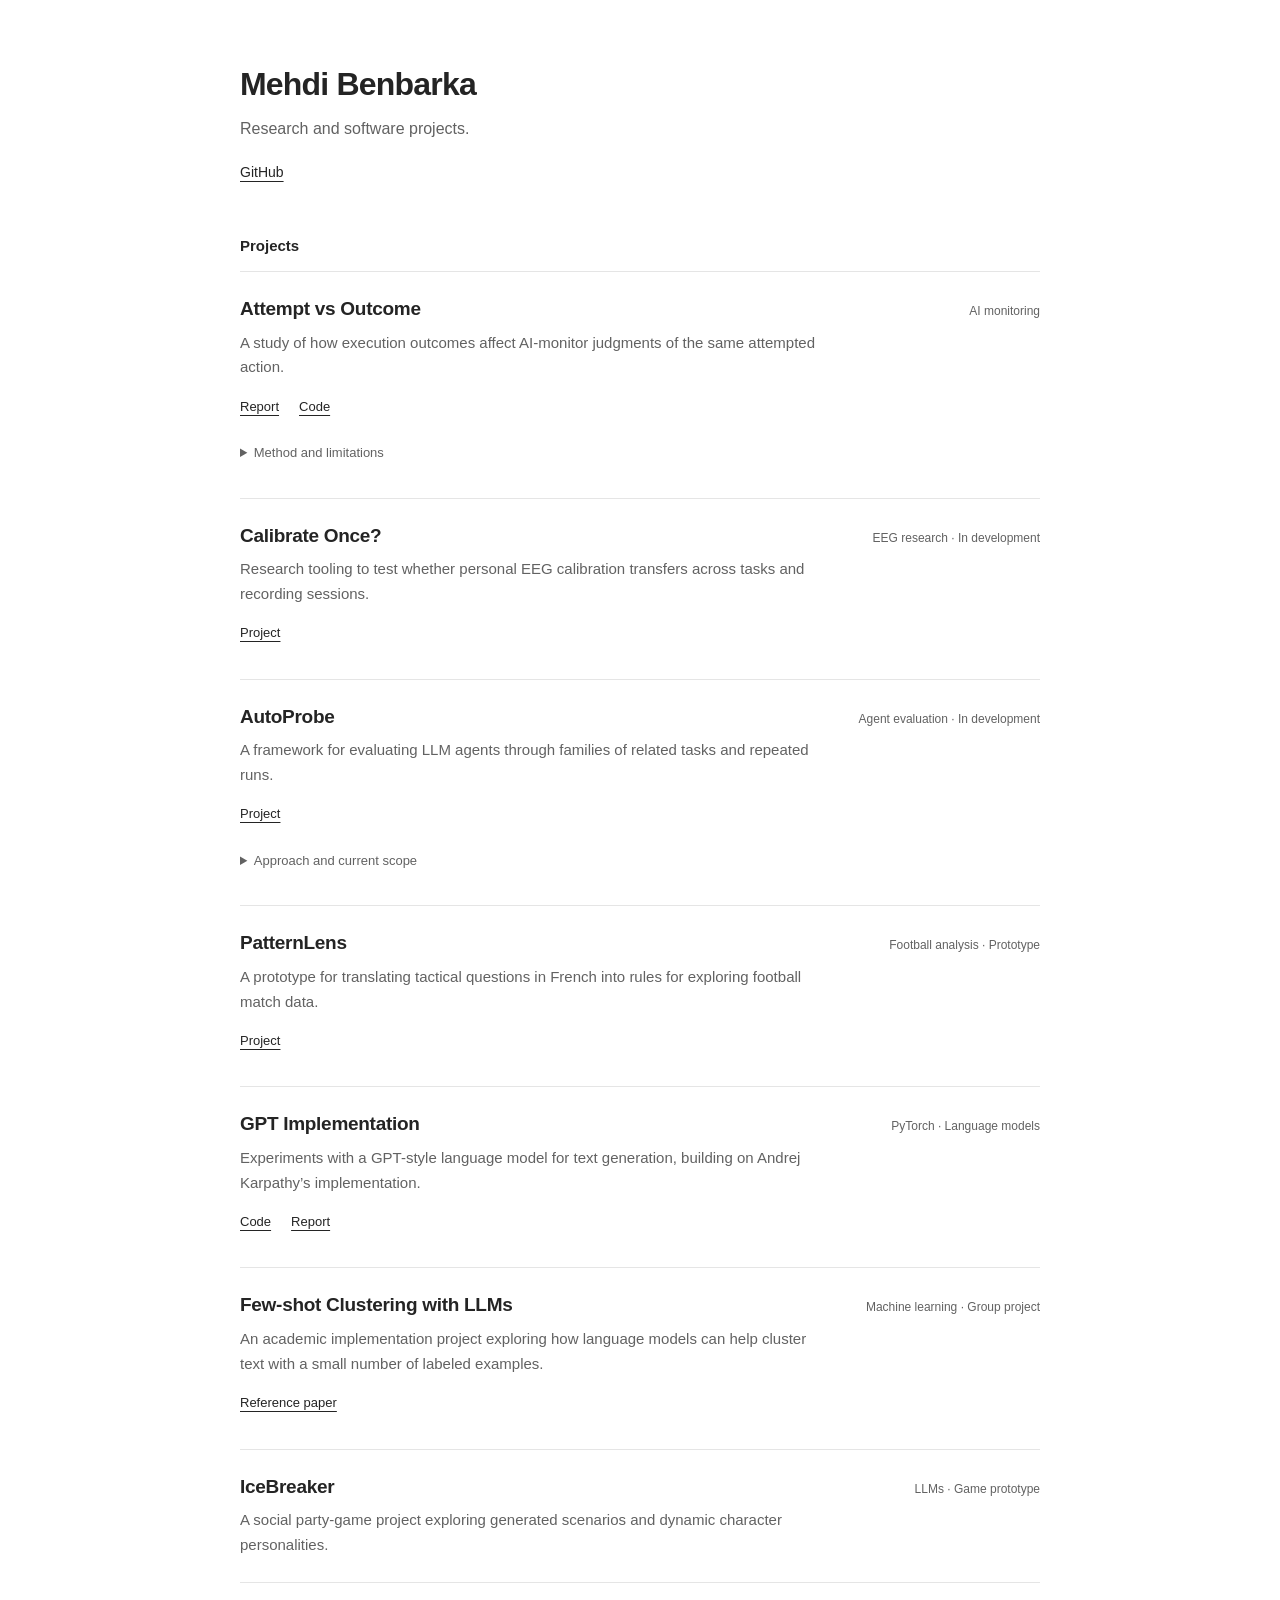
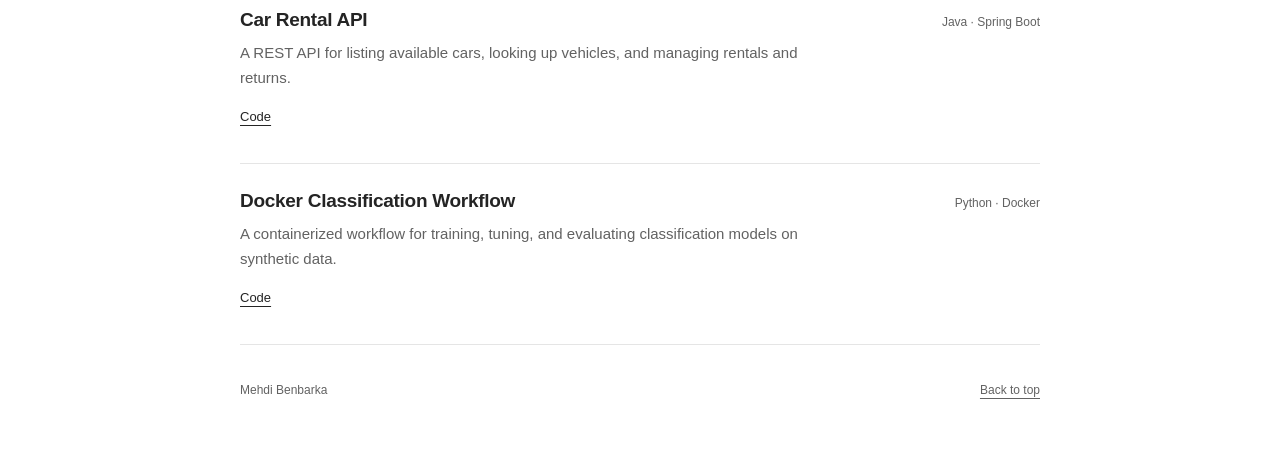
==== commit 898fb451: "Simplify portfolio and add seven documented projects" ====
--- a/index.html
+++ b/index.html
@@ -3,138 +3,84 @@
 <head>
   <meta charset="utf-8">
   <meta name="viewport" content="width=device-width, initial-scale=1">
-  <meta name="theme-color" content="#f7f4f0">
+  <meta name="theme-color" content="#ffffff">
   <title>Mehdi Benbarka — AI &amp; software projects</title>
-  <meta name="description" content="Selected projects by Mehdi Benbarka: reproducible research on AI monitoring and tools for evaluating LLM agents. Explore the methods, code, and project documentation.">
+  <meta name="description" content="Research and software projects by Mehdi Benbarka, including AI monitoring, agent evaluation, EEG, and application development.">
   <link rel="canonical" href="https://mehdiben30.github.io/">
   <meta property="og:type" content="website">
   <meta property="og:title" content="Mehdi Benbarka — AI &amp; software projects">
-  <meta property="og:description" content="AI systems. Human questions. Research experiments and software projects by Mehdi Benbarka.">
+  <meta property="og:description" content="Research and software projects by Mehdi Benbarka.">
   <meta property="og:url" content="https://mehdiben30.github.io/">
   <meta name="twitter:card" content="summary">
   <link rel="icon" href="./assets/favicon.svg" type="image/svg+xml">
-  <link rel="preload" href="./assets/fonts/newsreader-roman.woff2" as="font" type="font/woff2" crossorigin>
-  <link rel="preload" href="./assets/fonts/newsreader-italic.woff2" as="font" type="font/woff2" crossorigin>
-  <link rel="preload" href="./assets/fonts/public-sans-roman.woff2" as="font" type="font/woff2" crossorigin>
   <link rel="stylesheet" href="./styles.css">
 </head>
 <body id="top">
   <a class="skip-link" href="#main">Skip to content</a>
-  <header class="site-header shell">
-    <a class="wordmark" href="./" aria-label="Mehdi Benbarka, home"><span class="wordmark-symbol" aria-hidden="true">m<span>.</span></span><span>Mehdi Benbarka</span></a>
-    <nav class="nav" aria-label="Main navigation">
-      <a href="#work">Work <span class="nav-index" aria-hidden="true">02</span></a>
-      <a href="#about">About</a>
-      <a href="https://github.com/mehdiben30">GitHub <span class="arrow" aria-hidden="true">↗</span></a>
-    </nav>
-  </header>
-
-  <main id="main">
-    <section class="intro shell" aria-labelledby="intro-title">
-      <p class="eyebrow intro-label">A personal collection of research &amp; code</p>
-      <h1 id="intro-title">AI systems.<br><em>Human questions.</em></h1>
-      <div class="intro-note">
-        <p>I’m Mehdi. I build experiments and tools to understand how AI systems behave.</p>
-        <a class="text-link" href="#work">Explore my work <span class="arrow" aria-hidden="true">↘</span></a>
-      </div>
-      <div class="intro-foot" aria-hidden="true"><span>AI monitoring / Agent evaluation</span><span>Selected work, 2026 <span class="down-arrow">↓</span></span></div>
-    </section>
-
-    <section id="work" class="work shell" aria-labelledby="work-title">
-      <div class="section-heading">
-        <h2 id="work-title">Selected work <span>(02)</span></h2>
-        <p>Questions, experiments, and the code behind them.</p>
-      </div>
-
-      <article class="project" aria-labelledby="outcome-title">
-        <div class="project-heading"><span class="project-index">01 /</span><p class="eyebrow">AI monitoring</p><span class="project-kind">Research study</span></div>
-        <div class="project-copy">
-          <p class="project-kicker">The question</p>
-          <h3 id="outcome-title">Attempt <br>vs Outcome<span class="title-period">.</span></h3>
-          <p class="project-description">Does an AI monitor judge the same attempted action differently when it succeeds or fails? A reproducible study of how visible execution outcomes affect monitoring judgments.</p>
-          <ul class="project-tags" aria-label="Project topics"><li>Python</li><li>Controlled experiments</li><li>Reproducibility</li></ul>
-          <div class="project-links">
-            <a class="button-link" href="https://github.com/mehdiben30/attemptvsoutcome/blob/main/docs/research_report/README.md">Read the report <span class="arrow" aria-hidden="true">↗</span></a>
-            <a class="text-link" href="https://github.com/mehdiben30/attemptvsoutcome">View code <span class="arrow" aria-hidden="true">↗</span></a>
-          </div>
-          <details class="project-detail">
-            <summary>Method &amp; scope <span class="disclosure-icon" aria-hidden="true"></span></summary>
-            <div class="detail-content">
+  <div class="page">
+    <header class="site-header">
+      <h1>Mehdi Benbarka</h1>
+      <p>Research and software projects.</p>
+      <a href="https://github.com/mehdiben30">GitHub</a>
+    </header>
+    <main id="main">
+      <section aria-labelledby="projects-title">
+        <h2 id="projects-title">Projects</h2>
+        <article class="project" aria-labelledby="project-1">
+          <div class="project-heading"><h3 id="project-1">Attempt vs Outcome</h3><p class="project-meta">AI monitoring</p></div>
+          <p class="project-description">A study of how execution outcomes affect AI-monitor judgments of the same attempted action.</p>
+          <div class="project-links"><a href="https://github.com/mehdiben30/attemptvsoutcome/blob/main/docs/research_report/README.md">Report</a><a href="https://github.com/mehdiben30/attemptvsoutcome">Code</a></div>
+          <details><summary>Method and limitations</summary><div class="detail-content">
               <div><h4>The experiment</h4><p>The command study compares pending, rejected, and applied views across six development situations. Two monitoring prompts assess unauthorized actions and authorized controls, with inputs and judgments archived for offline reproduction.</p></div>
               <div><h4>What the evidence covers</h4><p>The comparison includes full execution feedback, so it does not isolate the effect of a success or failure label alone. These selected situations do not establish general monitor failure rates. The earlier MVP remains a separate experiment.</p></div>
-            </div>
-          </details>
-        </div>
-        <figure class="project-visual outcome-visual">
-          <div class="plate-heading"><span>Observation study</span><span aria-hidden="true">Fig. 01</span></div>
-          <p class="plate-title">Same action.<br><em>A different outcome.</em></p>
-          <fieldset class="observation-demo">
-            <legend>Explore the three observation points</legend>
-            <input class="view-radio" type="radio" name="observation" id="view-pending" checked>
-            <input class="view-radio" type="radio" name="observation" id="view-rejected">
-            <input class="view-radio" type="radio" name="observation" id="view-applied">
-            <div class="view-options">
-              <label for="view-pending"><span class="state-icon state-pending" aria-hidden="true"></span><strong>Pending</strong><span>Before execution</span></label>
-              <label for="view-rejected"><span class="state-icon state-rejected" aria-hidden="true"></span><strong>Rejected</strong><span>After execution</span></label>
-              <label for="view-applied"><span class="state-icon state-applied" aria-hidden="true"></span><strong>Applied</strong><span>After execution</span></label>
-            </div>
-            <div class="observation-panels">
-              <p class="view-panel panel-pending"><span>01 / Pending</span>The monitor sees the command before it runs.</p>
-              <p class="view-panel panel-rejected"><span>02 / Rejected</span>The monitor sees the command and feedback showing it was rejected.</p>
-              <p class="view-panel panel-applied"><span>03 / Applied</span>The monitor sees the command and feedback showing it was applied.</p>
-            </div>
-          </fieldset>
-          <figcaption>Study design illustration. Each view includes authorized and unauthorized commands.</figcaption>
-        </figure>
-      </article>
-
-      <article class="project project-reverse" aria-labelledby="autoprobe-title">
-        <div class="project-heading"><span class="project-index">02 /</span><p class="eyebrow">Agent evaluation</p><span class="project-kind">In development</span></div>
-        <div class="project-copy">
-          <p class="project-kicker">The tool</p>
-          <h3 id="autoprobe-title">AutoProbe<span class="title-period">.</span></h3>
-          <p class="project-description">An evaluation framework for exploring the tool-use capabilities of LLM agents. It organizes tasks into validated families and records how a model performs across repeated runs.</p>
-          <ul class="project-tags" aria-label="Project topics"><li>Python</li><li>LLM agents</li><li>Evaluation tooling</li></ul>
-          <div class="project-links">
-            <a class="button-link" href="https://github.com/mehdiben30/Autoprobe#readme">Explore the project <span class="arrow" aria-hidden="true">↗</span></a>
-            <a class="text-link" href="https://github.com/mehdiben30/Autoprobe/tree/main/autoprobe">View code <span class="arrow" aria-hidden="true">↗</span></a>
-          </div>
-          <details class="project-detail">
-            <summary>Approach &amp; current status <span class="disclosure-icon" aria-hidden="true"></span></summary>
-            <div class="detail-content">
+            </div></details>
+        </article>
+        <article class="project" aria-labelledby="project-2">
+          <div class="project-heading"><h3 id="project-2">Calibrate Once?</h3><p class="project-meta">EEG research · In development</p></div>
+          <p class="project-description">Research tooling to test whether personal EEG calibration transfers across tasks and recording sessions.</p>
+          <div class="project-links"><a href="https://github.com/mehdiben30/calibrateonce">Project</a></div>
+        </article>
+        <article class="project" aria-labelledby="project-3">
+          <div class="project-heading"><h3 id="project-3">AutoProbe</h3><p class="project-meta">Agent evaluation · In development</p></div>
+          <p class="project-description">A framework for evaluating LLM agents through families of related tasks and repeated runs.</p>
+          <div class="project-links"><a href="https://github.com/mehdiben30/Autoprobe">Project</a></div>
+          <details><summary>Approach and current scope</summary><div class="detail-content">
               <div><h4>The approach</h4><p>Related task instances form a family around one capability hypothesis. Validation, repeated evaluation, and structured records make it possible to inspect failures and compare performance at the family level.</p></div>
               <div><h4>Current scope</h4><p>The public repository documents the CLI, schemas, storage, mock evaluation, BFCL task import, and initial calibration. Adaptive exploration and later analysis stages remain part of the implementation plan.</p></div>
-            </div>
-          </details>
-        </div>
-        <figure class="project-visual probe-visual">
-          <div class="plate-heading"><span>Evaluation framework</span><span aria-hidden="true">Fig. 02</span></div>
-          <p class="plate-title">One capability.<br><em>A family of tests.</em></p>
-          <svg class="family-diagram" viewBox="0 0 560 180" role="img" aria-labelledby="family-title family-desc">
-            <title id="family-title">From a task family to repeated evaluations and recorded results</title>
-            <desc id="family-desc">A central task family branches into related tasks, which branch again into repeated runs. This is an illustration of the evaluation structure, not measured results.</desc>
-            <g class="diagram-connections" fill="none" stroke-width="1.5"><path d="M72 90H135Q151 90 151 74V36Q151 20 167 20H254M151 90H254M151 90V144Q151 160 167 160H254"/><path d="M276 20H365Q381 20 381 12V8H476M381 20V32H476M276 90H365Q381 90 381 82V78H476M381 90V102H476M276 160H365Q381 160 381 152V148H476M381 160V172H476"/></g>
-            <g class="diagram-nodes" stroke-width="1.5"><circle cx="56" cy="90" r="23"/><circle cx="264" cy="20" r="10"/><circle cx="264" cy="90" r="10"/><circle cx="264" cy="160" r="10"/></g>
-            <g class="diagram-results"><rect x="477" y="2" width="12" height="12"/><rect x="477" y="26" width="12" height="12"/><rect x="477" y="72" width="12" height="12"/><rect x="477" y="96" width="12" height="12"/><rect x="477" y="142" width="12" height="12"/><rect x="477" y="166" width="12" height="12"/></g>
-            <path class="diagram-root" d="M48 90h16M56 82v16" fill="none" stroke-width="1.5"/>
-          </svg>
-          <ol class="workflow-labels"><li><span>01</span>Validate</li><li><span>02</span>Evaluate</li><li><span>03</span>Archive</li></ol>
-          <figcaption>Workflow illustration. The framework is under active development.</figcaption>
-        </figure>
-      </article>
-    </section>
-
-    <section class="about" id="about" aria-labelledby="about-title">
-      <div class="about-inner shell">
-        <div><p class="eyebrow">Behind the projects</p><h2 id="about-title">Good questions.<br><em>Open work.</em></h2></div>
-        <div class="about-copy">
-          <p>I’m Mehdi. These projects explore how AI systems behave, how to evaluate them, and how to make that work reproducible.</p>
-          <p>Each project links to its source and documentation, including its current scope and limitations. You can find more of my work on GitHub.</p>
-          <a class="text-link" href="https://github.com/mehdiben30">Find me on GitHub <span class="arrow" aria-hidden="true">↗</span></a>
-        </div>
-      </div>
-    </section>
-  </main>
-  <footer class="site-footer shell"><span>Mehdi Benbarka <span class="footer-note">/ AI &amp; software</span></span><a href="#top">Back to top <span class="arrow" aria-hidden="true">↑</span></a></footer>
+            </div></details>
+        </article>
+        <article class="project" aria-labelledby="project-4">
+          <div class="project-heading"><h3 id="project-4">PatternLens</h3><p class="project-meta">Football analysis · Prototype</p></div>
+          <p class="project-description">A prototype for translating tactical questions in French into rules for exploring football match data.</p>
+          <div class="project-links"><a href="https://github.com/mehdiben30/patternlense">Project</a></div>
+        </article>
+        <article class="project" aria-labelledby="project-5">
+          <div class="project-heading"><h3 id="project-5">GPT Implementation</h3><p class="project-meta">PyTorch · Language models</p></div>
+          <p class="project-description">Experiments with a GPT-style language model for text generation, building on Andrej Karpathy’s implementation.</p>
+          <div class="project-links"><a href="https://github.com/mehdiben30/GPT-Implementation">Code</a><a href="https://github.com/mehdiben30/GPT-Implementation/blob/main/minireport_implementationgpt.pdf">Report</a></div>
+        </article>
+        <article class="project" aria-labelledby="project-6">
+          <div class="project-heading"><h3 id="project-6">Few-shot Clustering with LLMs</h3><p class="project-meta">Machine learning · Group project</p></div>
+          <p class="project-description">An academic implementation project exploring how language models can help cluster text with a small number of labeled examples.</p>
+          <div class="project-links"><a href="https://arxiv.org/abs/2307.00524">Reference paper</a></div>
+        </article>
+        <article class="project" aria-labelledby="project-7">
+          <div class="project-heading"><h3 id="project-7">IceBreaker</h3><p class="project-meta">LLMs · Game prototype</p></div>
+          <p class="project-description">A social party-game project exploring generated scenarios and dynamic character personalities.</p>
+        </article>
+        <article class="project" aria-labelledby="project-8">
+          <div class="project-heading"><h3 id="project-8">Car Rental API</h3><p class="project-meta">Java · Spring Boot</p></div>
+          <p class="project-description">A REST API for listing available cars, looking up vehicles, and managing rentals and returns.</p>
+          <div class="project-links"><a href="https://github.com/mehdiben30/prog_dist/tree/main/car-rental/car-rental">Code</a></div>
+        </article>
+        <article class="project" aria-labelledby="project-9">
+          <div class="project-heading"><h3 id="project-9">Docker Classification Workflow</h3><p class="project-meta">Python · Docker</p></div>
+          <p class="project-description">A containerized workflow for training, tuning, and evaluating classification models on synthetic data.</p>
+          <div class="project-links"><a href="https://github.com/mehdiben30/Docker_exam">Code</a></div>
+        </article>
+      </section>
+    </main>
+    <footer><span>Mehdi Benbarka</span><a href="#top">Back to top</a></footer>
+  </div>
 </body>
 </html>
--- a/styles.css
+++ b/styles.css
@@ -1,256 +1,57 @@
-@font-face { font-family: Newsreader; src: url('./assets/fonts/newsreader-roman.woff2') format('woff2'); font-style: normal; font-weight: 200 800; font-display: swap; }
-@font-face { font-family: Newsreader; src: url('./assets/fonts/newsreader-italic.woff2') format('woff2'); font-style: italic; font-weight: 200 800; font-display: swap; }
-@font-face { font-family: 'Public Sans'; src: url('./assets/fonts/public-sans-roman.woff2') format('woff2'); font-style: normal; font-weight: 100 900; font-display: swap; }
-@font-face { font-family: 'Public Sans'; src: url('./assets/fonts/public-sans-italic.woff2') format('woff2'); font-style: italic; font-weight: 100 900; font-display: swap; }
-
 :root {
   color-scheme: light;
-  --canvas: #f7f4f0;
-  --surface: #efeae4;
-  --ink: #24221e;
-  --muted: #6c6760;
-  --line: #d5cec3;
-  --accent: #a13d2d;
-  --accent-hover: #8c3527;
-  --accent-soft: #f9edeb;
-  --inverse-muted: #c1bcb3;
-  --inverse-line: #787268;
-  --inverse-accent: #de9387;
-  --display: Newsreader, Georgia, 'Times New Roman', serif;
-  --body: 'Public Sans', -apple-system, BlinkMacSystemFont, 'Segoe UI', sans-serif;
-  --space-1: 4px;
-  --space-2: 8px;
-  --space-3: 12px;
-  --space-4: 16px;
-  --space-6: 24px;
-  --space-8: 32px;
-  --space-10: 40px;
-  --space-12: 48px;
-  --space-16: 64px;
-  --space-20: 80px;
-  --space-24: 96px;
-  --type-label: 11px;
-  --type-small: 13px;
-  --type-body: 16px;
-  --type-intro: 18px;
-  --type-heading: clamp(44px, 4.1vw, 60px);
-  --type-plate: clamp(32px, 3.2vw, 46px);
-  --type-hero: clamp(76px, 8.7vw, 128px);
-  --content-width: 1200px;
-  --page-gutter: 64px;
-  --duration: 180ms;
-  --ease: cubic-bezier(.2,.65,.3,1);
+  --background: #ffffff;
+  --text: #242424;
+  --muted: #626262;
+  --line: #e5e5e5;
+  --note: #f6f6f6;
+  --font: -apple-system, BlinkMacSystemFont, "Segoe UI", Arial, sans-serif;
+  --width: 800px;
+  --gutter: 24px;
 }
-
 *, *::before, *::after { box-sizing: border-box; }
-html { scroll-padding-top: var(--space-8); }
-body { margin: 0; background: var(--canvas); color: var(--ink); font: 400 var(--type-body)/1.65 var(--body); -webkit-font-smoothing: antialiased; }
-::selection { background: var(--accent); color: var(--canvas); }
-a { color: inherit; text-underline-offset: 5px; text-decoration-thickness: 1px; }
-a:hover { color: var(--accent); }
-a:focus-visible, summary:focus-visible { outline: 2px solid var(--accent); outline-offset: 6px; }
-svg { display: block; max-width: 100%; }
-h1, h2, h3, h4, p, figure { margin: 0; }
-h1, h2, h3 { font-weight: 400; }
-em { font-weight: inherit; }
-.shell { width: min(var(--content-width), calc(100% - var(--page-gutter) * 2)); margin-inline: auto; }
-.skip-link { position: absolute; z-index: 10; top: var(--space-4); left: var(--space-4); padding: var(--space-3) var(--space-6); background: var(--ink); color: var(--canvas); transform: translateY(-200%); }
-.skip-link:focus { transform: translateY(0); color: var(--canvas); }
-.site-header { min-height: 104px; display: flex; align-items: center; justify-content: space-between; gap: var(--space-8); border-bottom: 1px solid var(--line); }
-.wordmark { display: inline-flex; align-items: center; gap: var(--space-4); text-decoration: none; font-size: 14px; font-weight: 550; letter-spacing: -.02em; }
-.wordmark-symbol { font: 500 44px/.9 var(--display); letter-spacing: -.08em; padding-right: 3px; }
-.wordmark-symbol > span { color: var(--accent); }
-.nav { display: flex; gap: var(--space-10); align-items: center; }
-.nav a { display: inline-flex; align-items: center; gap: var(--space-2); min-height: 44px; font-size: var(--type-small); text-decoration: none; }
-.nav-index { color: var(--muted); font-size: 9px; align-self: flex-start; padding-top: 7px; }
-.arrow { display: inline-block; font-family: var(--body); font-weight: 400; }
-.eyebrow, .plate-heading, .project-kicker { font-size: var(--type-label); font-weight: 500; line-height: 1.5; letter-spacing: .1em; text-transform: uppercase; }
-.eyebrow { color: var(--muted); }
-.intro { display: grid; grid-template-columns: repeat(12, minmax(0, 1fr)); column-gap: var(--space-6); padding-top: var(--space-20); }
-.intro-label { grid-column: 1 / -1; margin-bottom: var(--space-10); }
-h1 { grid-column: 1 / 10; font: 400 var(--type-hero)/.99 var(--display); letter-spacing: -.045em; }
-h1 em { color: var(--accent); white-space: nowrap; }
-.intro-note { grid-column: 10 / -1; align-self: end; padding-bottom: var(--space-3); }
-.intro-note p { font-size: var(--type-intro); line-height: 1.7; }
-.intro-note .text-link { margin-top: var(--space-6); }
-.text-link { display: inline-flex; min-height: 44px; align-items: center; gap: var(--space-4); font-size: var(--type-small); font-weight: 550; text-decoration: none; }
-.text-link::after { content: none; }
-.text-link:hover { color: var(--accent-hover); text-decoration: underline; }
-.intro-foot { grid-column: 1 / -1; margin-top: var(--space-20); padding-block: var(--space-6); display: flex; justify-content: space-between; align-items: center; color: var(--muted); font-size: var(--type-label); letter-spacing: .03em; }
-.down-arrow { display: inline-block; margin-left: var(--space-8); color: var(--ink); font-size: 20px; }
-.work { border-top: 1px solid var(--ink); }
-.section-heading { display: flex; justify-content: space-between; gap: var(--space-6); align-items: baseline; padding-block: var(--space-8) var(--space-4); }
-.section-heading h2 { font-size: var(--type-body); font-weight: 550; letter-spacing: -.025em; }
-.section-heading h2 span { margin-left: var(--space-2); color: var(--muted); font-size: var(--type-label); font-weight: 400; }
-.section-heading > p { font-size: var(--type-small); color: var(--muted); }
-.project { display: grid; grid-template-columns: repeat(12, minmax(0, 1fr)); column-gap: var(--space-6); padding-block: var(--space-8) var(--space-20); }
-.project + .project { border-top: 1px solid var(--line); padding-top: var(--space-12); }
-.project-heading { grid-column: 1 / -1; display: flex; align-items: center; gap: var(--space-4); margin-bottom: var(--space-8); font-size: var(--type-label); }
-.project-index { color: var(--accent); font-variant-numeric: tabular-nums; }
-.project-kind { margin-left: auto; color: var(--muted); }
-.project-visual { grid-column: 1 / 8; grid-row: 2; align-self: start; min-width: 0; padding: var(--space-10) var(--space-10) 0; background: var(--surface); }
-.plate-heading { display: flex; justify-content: space-between; gap: var(--space-4); color: var(--muted); font-size: 10px; letter-spacing: .08em; }
-.plate-title { font: 400 var(--type-plate)/1.08 var(--display); letter-spacing: -.035em; margin-top: var(--space-8); }
-.plate-title em { color: var(--accent); }
-.observation-demo { border: 0; min-width: 0; padding: 0; margin: var(--space-8) 0 0; position: relative; }
-.observation-demo legend { padding: 0; margin-bottom: var(--space-4); color: var(--muted); font-size: var(--type-label); }
-.view-radio { position: absolute; width: 1px; height: 1px; overflow: hidden; clip-path: inset(50%); white-space: nowrap; }
-.view-options { display: grid; grid-template-columns: repeat(3, minmax(0, 1fr)); gap: var(--space-3); }
-.view-options label { display: flex; align-items: flex-start; flex-direction: column; gap: var(--space-1); padding: var(--space-4); border: 1px solid var(--line); cursor: pointer; }
-.view-options label:hover { border-color: var(--muted); }
-.view-options strong { font-size: var(--type-small); font-weight: 550; }
-.view-options label > span:last-child { color: var(--muted); font-size: 11px; line-height: 1.4; }
-.state-icon { display: block; width: 28px; height: 28px; border: 1.5px solid currentColor; border-radius: 50%; position: relative; margin-bottom: var(--space-4); }
-.state-pending { border-style: dashed; }
-.state-rejected::after { content: ''; position: absolute; height: 1.5px; background: currentColor; width: 20px; top: 12px; left: 2.5px; transform: rotate(-45deg); }
-.state-applied::after { content: ''; position: absolute; width: 11px; height: 6px; border-left: 1.5px solid currentColor; border-bottom: 1.5px solid currentColor; transform: rotate(-45deg); top: 8px; left: 7px; }
-#view-pending:checked ~ .view-options label[for='view-pending'], #view-rejected:checked ~ .view-options label[for='view-rejected'], #view-applied:checked ~ .view-options label[for='view-applied'] { border-color: var(--accent); color: var(--accent); background: var(--accent-soft); box-shadow: inset 0 -2px var(--accent); }
-#view-pending:focus-visible ~ .view-options label[for='view-pending'], #view-rejected:focus-visible ~ .view-options label[for='view-rejected'], #view-applied:focus-visible ~ .view-options label[for='view-applied'] { outline: 2px solid var(--accent); outline-offset: 4px; }
-.observation-panels { min-height: 112px; padding-block: var(--space-6); }
-.view-panel { display: none; font-size: var(--type-small); line-height: 1.55; max-width: 54ch; }
-.view-panel > span { display: block; margin-bottom: var(--space-1); color: var(--muted); font-size: 11px; }
-#view-pending:checked ~ .observation-panels .panel-pending, #view-rejected:checked ~ .observation-panels .panel-rejected, #view-applied:checked ~ .observation-panels .panel-applied { display: block; }
-.project-visual figcaption { border-top: 1px solid var(--line); padding-block: var(--space-4) var(--space-6); font-size: 11px; line-height: 1.6; color: var(--muted); }
-.project-copy { grid-column: 9 / -1; grid-row: 2; align-self: center; min-width: 0; padding-block: var(--space-4); }
-.project-kicker { color: var(--accent); margin-bottom: var(--space-4); }
-.project h3 { font: 400 var(--type-heading)/1.03 var(--display); letter-spacing: -.04em; }
-.title-period { color: var(--accent); }
-.project-description { margin-top: var(--space-6); font-size: 15px; line-height: 1.75; color: var(--muted); }
-.project-tags { list-style: none; display: flex; flex-wrap: wrap; gap: var(--space-2) var(--space-3); padding: 0; margin: var(--space-6) 0 0; color: var(--muted); font-size: 11px; }
-.project-tags li + li::before { content: '/'; padding-right: var(--space-3); color: var(--muted); }
-.project-links { display: flex; align-items: center; flex-wrap: wrap; gap: var(--space-2) var(--space-6); margin-top: var(--space-8); }
-.button-link { display: inline-flex; justify-content: space-between; gap: var(--space-8); align-items: center; padding: var(--space-3) var(--space-4); min-height: 48px; font-size: 12px; font-weight: 500; background: var(--ink); color: var(--canvas); text-decoration: none; border: 1px solid var(--ink); }
-.button-link:hover { color: var(--canvas); background: var(--accent); border-color: var(--accent); }
-.project-links .text-link { font-size: 12px; gap: var(--space-2); }
-.project-detail { border-top: 1px solid var(--line); margin-top: var(--space-8); }
-summary { display: flex; align-items: center; justify-content: space-between; gap: var(--space-4); min-height: 48px; cursor: pointer; list-style: none; color: var(--muted); font-size: 12px; }
-summary::-webkit-details-marker { display: none; }
-summary:hover { color: var(--accent); }
-.disclosure-icon { position: relative; width: 12px; height: 12px; flex: 0 0 12px; }
-.disclosure-icon::before, .disclosure-icon::after { content: ''; position: absolute; background: currentColor; top: 5px; left: 0; width: 12px; height: 1px; }
-.disclosure-icon::after { transform: rotate(90deg); }
-details[open] .disclosure-icon::after { transform: rotate(0deg); }
-.detail-content { display: grid; gap: var(--space-4); padding-block: var(--space-2) var(--space-4); font-size: var(--type-small); line-height: 1.7; color: var(--muted); }
-.detail-content h4 { color: var(--ink); font-size: 12px; font-weight: 550; margin-bottom: var(--space-2); }
-.project-reverse .project-copy { grid-column: 1 / 5; grid-row: 2; }
-.project-reverse .project-visual { grid-column: 6 / -1; grid-row: 2; }
-.probe-visual { background: var(--ink); color: var(--canvas); }
-.probe-visual .plate-heading, .probe-visual figcaption { color: var(--inverse-muted); }
-.probe-visual .plate-title em { color: var(--inverse-accent); }
-.probe-visual figcaption { border-color: var(--inverse-line); }
-.family-diagram { width: 100%; height: auto; margin-block: var(--space-8) var(--space-6); overflow: visible; }
-.diagram-connections { stroke: var(--inverse-line); }
-.diagram-nodes { stroke: var(--inverse-muted); fill: var(--ink); }
-.diagram-nodes circle:first-child { stroke: var(--inverse-accent); }
-.diagram-results { fill: var(--inverse-accent); }
-.diagram-root { stroke: var(--inverse-accent); }
-.workflow-labels { display: grid; grid-template-columns: repeat(3, 1fr); list-style: none; padding: 0; margin: 0 0 var(--space-6); font-size: 12px; }
-.workflow-labels li:nth-child(2) { text-align: center; }
-.workflow-labels li:nth-child(3) { text-align: right; }
-.workflow-labels span { color: var(--inverse-muted); font-size: 10px; margin-right: var(--space-2); }
-.about { margin-top: var(--space-4); background: var(--surface); border-block: 1px solid var(--line); padding-block: var(--space-24); }
-.about-inner { display: grid; grid-template-columns: repeat(12, minmax(0, 1fr)); gap: var(--space-6); }
-.about-inner > div:first-child { grid-column: 1 / 7; }
-.about h2 { font: 400 clamp(48px, 5.3vw, 76px)/1.04 var(--display); letter-spacing: -.04em; margin-top: var(--space-8); }
-.about h2 em { color: var(--accent); }
-.about-copy { grid-column: 8 / -1; padding-top: var(--space-12); font-size: 15px; }
-.about-copy > p + p { margin-top: var(--space-4); color: var(--muted); }
-.about-copy .text-link { margin-top: var(--space-6); color: var(--accent); }
-.site-footer { display: flex; align-items: center; justify-content: space-between; gap: var(--space-6); min-height: 112px; font-size: 12px; }
-.footer-note { margin-left: var(--space-3); color: var(--muted); }
-.site-footer > a { display: inline-flex; align-items: center; gap: var(--space-6); min-height: 44px; text-decoration: none; }
-.error-page { min-height: 70vh; padding-block: var(--space-24); }
-.error-page h1 { font-size: var(--type-heading); margin-block: var(--space-8); }
-.error-page > p { max-width: 48ch; margin-bottom: var(--space-6); }
-
-@media (max-width: 1100px) {
-  :root { --page-gutter: 40px; --type-hero: clamp(72px, 8.7vw, 100px); }
-  h1 { grid-column: 1 / 10; }
-  .intro-note { grid-column: 9 / -1; grid-row: 3; max-width: 330px; margin-top: var(--space-6); }
-  .intro-foot { margin-top: var(--space-10); }
-  .project-visual { grid-column: 1 / 8; padding-inline: var(--space-8); }
-  .project-copy { grid-column: 8 / -1; margin-left: var(--space-6); }
-  .project-reverse .project-copy { grid-column: 1 / 6; margin: 0 var(--space-6) 0 0; }
-  .project-reverse .project-visual { grid-column: 6 / -1; }
-  .view-options { gap: var(--space-2); }
-  .view-options label { padding: var(--space-3); }
-}
-@media (max-width: 760px) {
-  :root { --page-gutter: 24px; --type-hero: clamp(60px, 10.8vw, 84px); --type-heading: 48px; --type-plate: 40px; }
-  .site-header { min-height: 88px; gap: var(--space-4); }
-  .nav { gap: var(--space-6); }
-  .wordmark { gap: var(--space-3); font-size: 12px; }
-  .wordmark-symbol { font-size: 38px; }
-  .nav a { font-size: 12px; }
-  .nav-index { display: none; }
-  .intro { padding-top: var(--space-16); }
-  .intro-label { font-size: 10px; margin-bottom: var(--space-8); }
-  h1 { grid-column: 1 / -1; }
-  .intro-note { grid-column: 1 / 10; max-width: 360px; margin-top: var(--space-8); }
-  .intro-note .text-link { margin-top: var(--space-3); }
-  .intro-foot { margin-top: var(--space-8); font-size: 10px; }
-  .intro-foot > span:first-child { max-width: 160px; }
-  .down-arrow { margin-left: var(--space-3); }
-  .section-heading { padding-top: var(--space-6); }
-  .section-heading > p { max-width: 180px; text-align: right; font-size: 11px; }
-  .project, .project + .project { grid-template-columns: 1fr; padding-block: var(--space-8) var(--space-12); }
-  .project-heading { grid-column: 1; margin-bottom: var(--space-6); }
-  .project-visual, .project-reverse .project-visual { grid-column: 1; grid-row: 3; padding: var(--space-8) var(--space-8) 0; margin-top: var(--space-8); }
-  .project-copy, .project-reverse .project-copy { grid-column: 1; grid-row: 2; margin: 0; padding: 0; }
-  .project h3 br { display: none; }
-  .project-description { max-width: 56ch; margin-top: var(--space-4); }
-  .project-tags { margin-top: var(--space-4); }
-  .project-links { margin-top: var(--space-6); }
-  .project-detail { margin-top: var(--space-6); }
-  .about { margin-top: 0; padding-block: var(--space-16); }
-  .about-inner { grid-template-columns: 1fr; gap: var(--space-8); }
-  .about-inner > div:first-child, .about-copy { grid-column: 1; }
-  .about h2 { margin-top: var(--space-6); }
-  .about-copy { padding-top: 0; max-width: 54ch; }
-  .site-footer { min-height: 104px; font-size: 11px; }
-  .footer-note { display: block; margin: var(--space-1) 0 0; }
-}
-@media (max-width: 420px) {
-  :root { --page-gutter: 20px; --type-hero: clamp(40px, 12.3vw, 60px); --type-heading: 42px; --type-plate: 34px; }
-  .wordmark-symbol { display: none; }
-  .nav { gap: var(--space-4); }
-  .nav a { font-size: 12px; gap: var(--space-1); }
-  .intro { padding-top: var(--space-12); }
-  .intro-note { grid-column: 1 / -1; max-width: 300px; }
-  .intro-note p { font-size: 15px; }
-  .intro-foot { font-size: 10px; }
-  .intro-foot > span:first-child { max-width: 138px; }
-  .section-heading > p { max-width: 142px; font-size: 10px; }
-  .project-heading { gap: var(--space-3); }
-  .project-heading .eyebrow, .project-kind { font-size: 11px; }
-  .project-visual, .project-reverse .project-visual { padding: var(--space-6) var(--space-6) 0; }
-  .view-options label { padding: var(--space-3) var(--space-2); }
-  .view-options strong { font-size: 12px; }
-  .view-options label > span:last-child { font-size: 10px; }
-  .plate-heading { font-size: 10px; }
-  .observation-panels { min-height: 136px; }
-  .project h3 { font-size: 40px; }
-}
-@media (prefers-reduced-motion: no-preference) {
-  html { scroll-behavior: smooth; }
-  a, summary, .view-options label { transition: color var(--duration) var(--ease), background-color var(--duration) var(--ease), border-color var(--duration) var(--ease); }
-  .arrow, .disclosure-icon::after { transition: transform var(--duration) var(--ease); }
-  a:hover .arrow { transform: translate(2px, -2px); }
-}
-@media (forced-colors: active) {
-  .view-options label { border: 1px solid CanvasText; }
-  #view-pending:checked ~ .view-options label[for='view-pending'], #view-rejected:checked ~ .view-options label[for='view-rejected'], #view-applied:checked ~ .view-options label[for='view-applied'] { outline: 3px solid Highlight; outline-offset: -3px; }
-  .diagram-connections, .diagram-nodes, .diagram-root { stroke: CanvasText; }
-  .diagram-results { fill: CanvasText; }
+html { scroll-padding-top: 24px; }
+body { margin: 0; background: var(--background); color: var(--text); font: 16px/1.65 var(--font); }
+h1, h2, h3, h4, p { margin: 0; }
+a { color: inherit; text-decoration-thickness: 1px; text-underline-offset: 4px; }
+a:hover { text-decoration-thickness: 2px; }
+a:focus-visible, summary:focus-visible { outline: 2px solid var(--text); outline-offset: 4px; }
+.page { width: min(var(--width), calc(100% - var(--gutter) * 2)); margin-inline: auto; }
+.skip-link { position: absolute; top: 8px; left: 8px; padding: 8px 16px; background: var(--text); color: var(--background); transform: translateY(-180%); }
+.skip-link:focus { transform: translateY(0); }
+.site-header { padding-block: 64px 40px; }
+h1 { font-size: 32px; font-weight: 600; line-height: 1.25; letter-spacing: -.025em; }
+.site-header p { margin-top: 12px; color: var(--muted); }
+.site-header > a { display: inline-flex; align-items: center; min-height: 44px; margin-top: 8px; font-size: 14px; }
+h2 { font-size: 15px; font-weight: 600; padding-bottom: 12px; border-bottom: 1px solid var(--line); }
+.project { padding-block: 24px; border-bottom: 1px solid var(--line); }
+.project-heading { display: flex; flex-wrap: wrap; align-items: baseline; justify-content: space-between; gap: 4px 20px; }
+h3 { font-size: 19px; font-weight: 600; line-height: 1.4; letter-spacing: -.015em; }
+.project-meta { color: var(--muted); font-size: 12px; line-height: 1.5; }
+.project-description { max-width: 70ch; margin-top: 8px; color: var(--muted); font-size: 15px; line-height: 1.65; }
+.project-links { display: flex; flex-wrap: wrap; gap: 0 20px; margin-top: 4px; }
+.project-links a { display: inline-flex; align-items: center; min-height: 44px; font-size: 13px; }
+details { margin-top: 4px; }
+summary { width: fit-content; padding-block: 10px; cursor: pointer; color: var(--muted); font-size: 13px; }
+.detail-content { padding: 16px; margin-top: 4px; background: var(--note); font-size: 14px; color: var(--muted); }
+.detail-content > div + div { margin-top: 16px; }
+.detail-content h4 { margin-bottom: 4px; color: var(--text); font-size: 14px; font-weight: 600; }
+footer { display: flex; justify-content: space-between; align-items: center; gap: 16px; padding-block: 24px 40px; color: var(--muted); font-size: 12px; }
+footer a { display: inline-flex; align-items: center; min-height: 44px; }
+.error-page { padding-block: 64px; }
+.error-page p { margin-block: 16px; color: var(--muted); }
+.error-page a { display: inline-flex; align-items: center; min-height: 44px; }
+@media (max-width: 600px) {
+  :root { --gutter: 20px; }
+  .site-header { padding-block: 40px 32px; }
+  h1 { font-size: 28px; }
+  .project-heading { display: block; }
+  .project-meta { margin-top: 4px; }
+  .project { padding-block: 20px; }
 }
 @media print {
-  :root { --page-gutter: 0px; }
-  body, .about, .project-visual { background: white; color: black; }
-  .site-header, .intro { padding-block: 24px; }
-  .intro-foot, .nav, .skip-link { display: none; }
+  .page { width: 100%; }
+  .site-header { padding-block: 16px; }
   .project { break-inside: avoid; }
-  .probe-visual .plate-heading, .probe-visual figcaption, .workflow-labels span { color: black; }
-  .diagram-connections, .diagram-nodes, .diagram-root { stroke: black; }
-  .diagram-results { fill: black; }
-  .about { padding-block: 32px; }
+  .skip-link, footer { display: none; }
 }
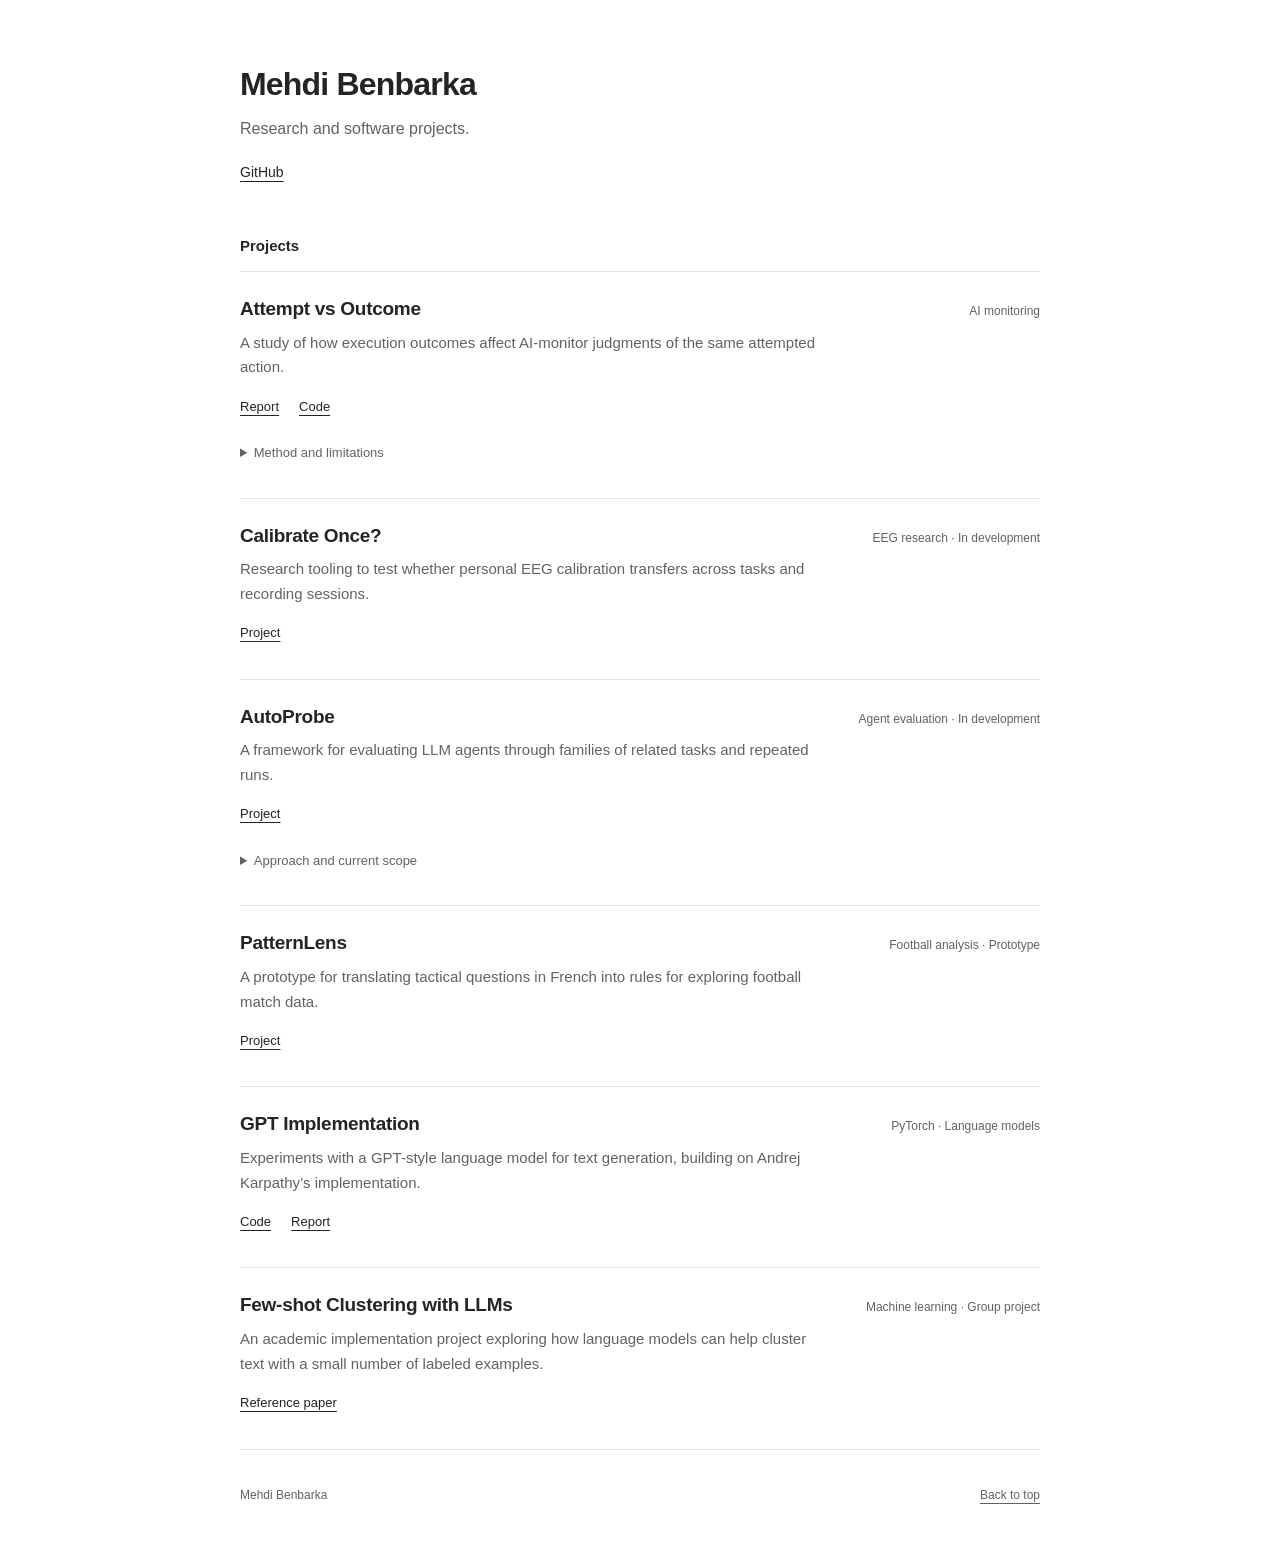
==== commit 66901019: "Remove three projects from portfolio" ====
--- a/index.html
+++ b/index.html
@@ -64,20 +64,6 @@
           <p class="project-description">An academic implementation project exploring how language models can help cluster text with a small number of labeled examples.</p>
           <div class="project-links"><a href="https://arxiv.org/abs/2307.00524">Reference paper</a></div>
         </article>
-        <article class="project" aria-labelledby="project-7">
-          <div class="project-heading"><h3 id="project-7">IceBreaker</h3><p class="project-meta">LLMs · Game prototype</p></div>
-          <p class="project-description">A social party-game project exploring generated scenarios and dynamic character personalities.</p>
-        </article>
-        <article class="project" aria-labelledby="project-8">
-          <div class="project-heading"><h3 id="project-8">Car Rental API</h3><p class="project-meta">Java · Spring Boot</p></div>
-          <p class="project-description">A REST API for listing available cars, looking up vehicles, and managing rentals and returns.</p>
-          <div class="project-links"><a href="https://github.com/mehdiben30/prog_dist/tree/main/car-rental/car-rental">Code</a></div>
-        </article>
-        <article class="project" aria-labelledby="project-9">
-          <div class="project-heading"><h3 id="project-9">Docker Classification Workflow</h3><p class="project-meta">Python · Docker</p></div>
-          <p class="project-description">A containerized workflow for training, tuning, and evaluating classification models on synthetic data.</p>
-          <div class="project-links"><a href="https://github.com/mehdiben30/Docker_exam">Code</a></div>
-        </article>
       </section>
     </main>
     <footer><span>Mehdi Benbarka</span><a href="#top">Back to top</a></footer>
